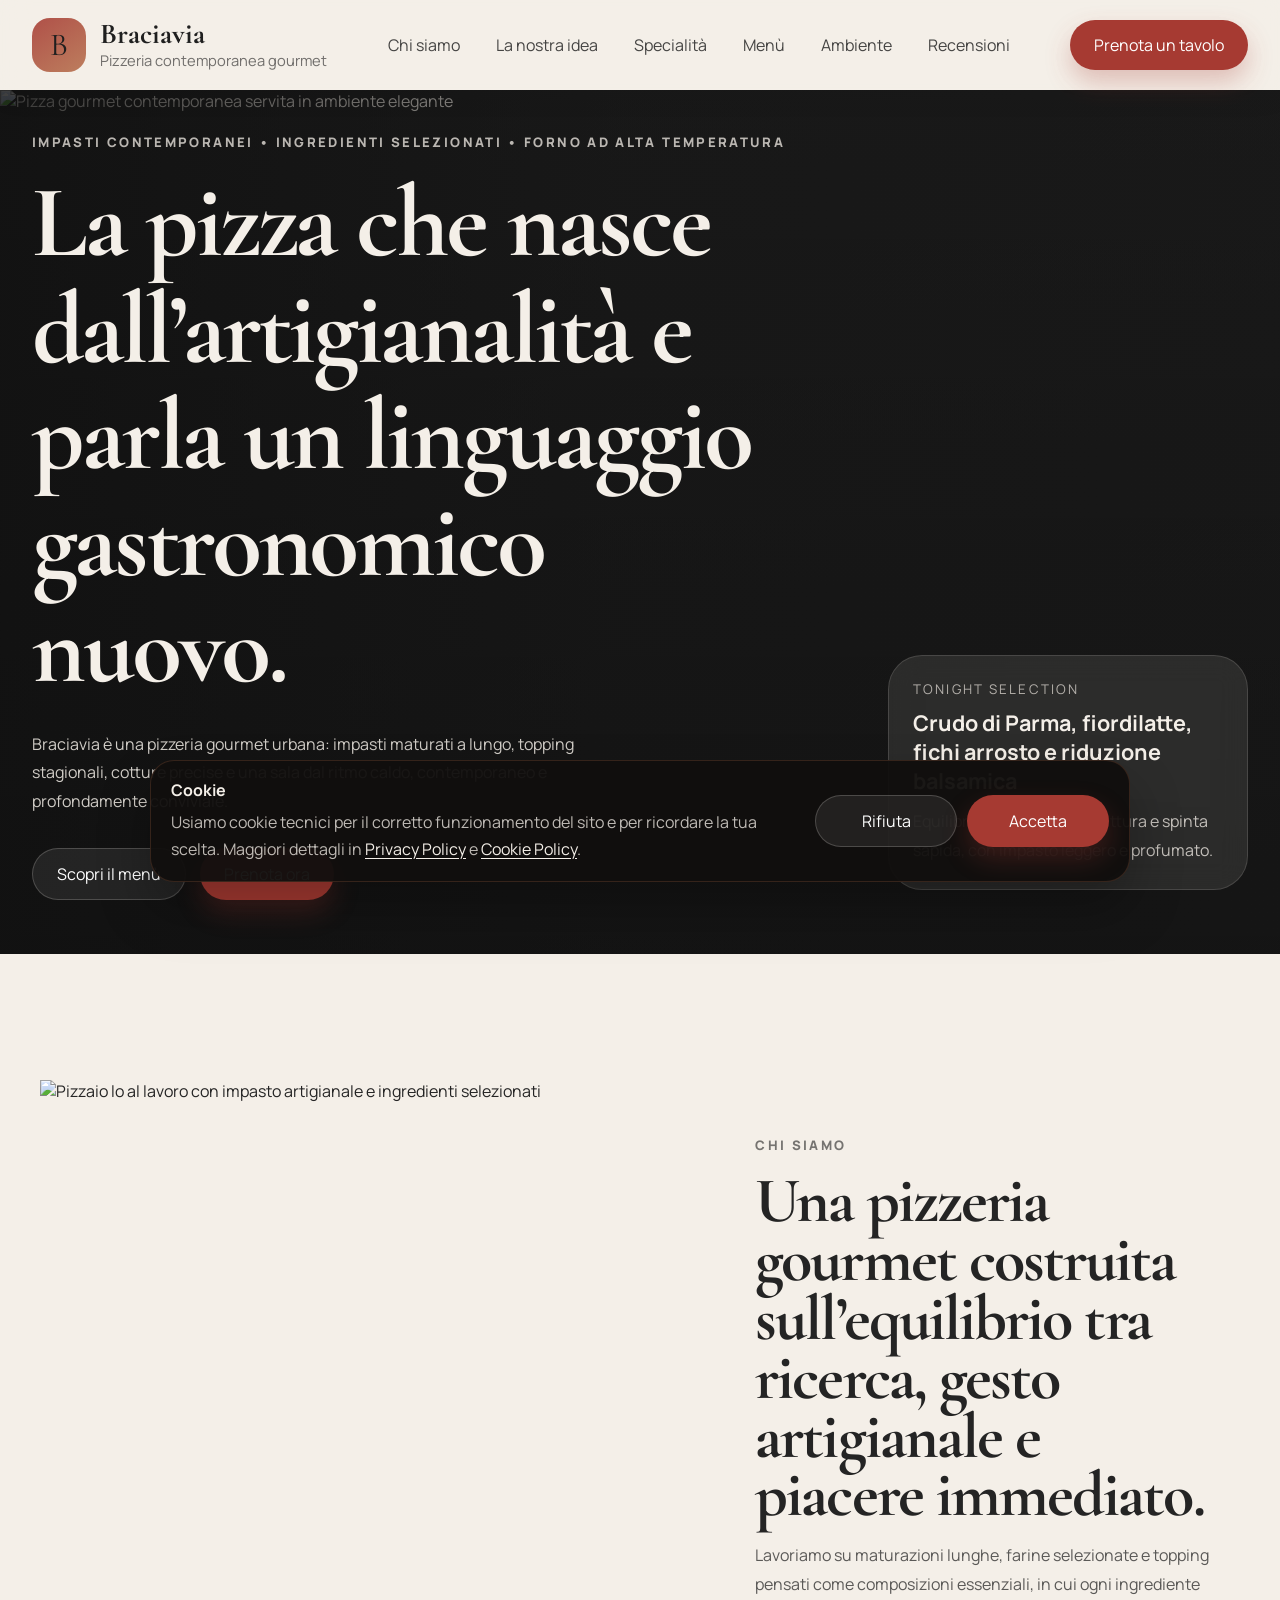
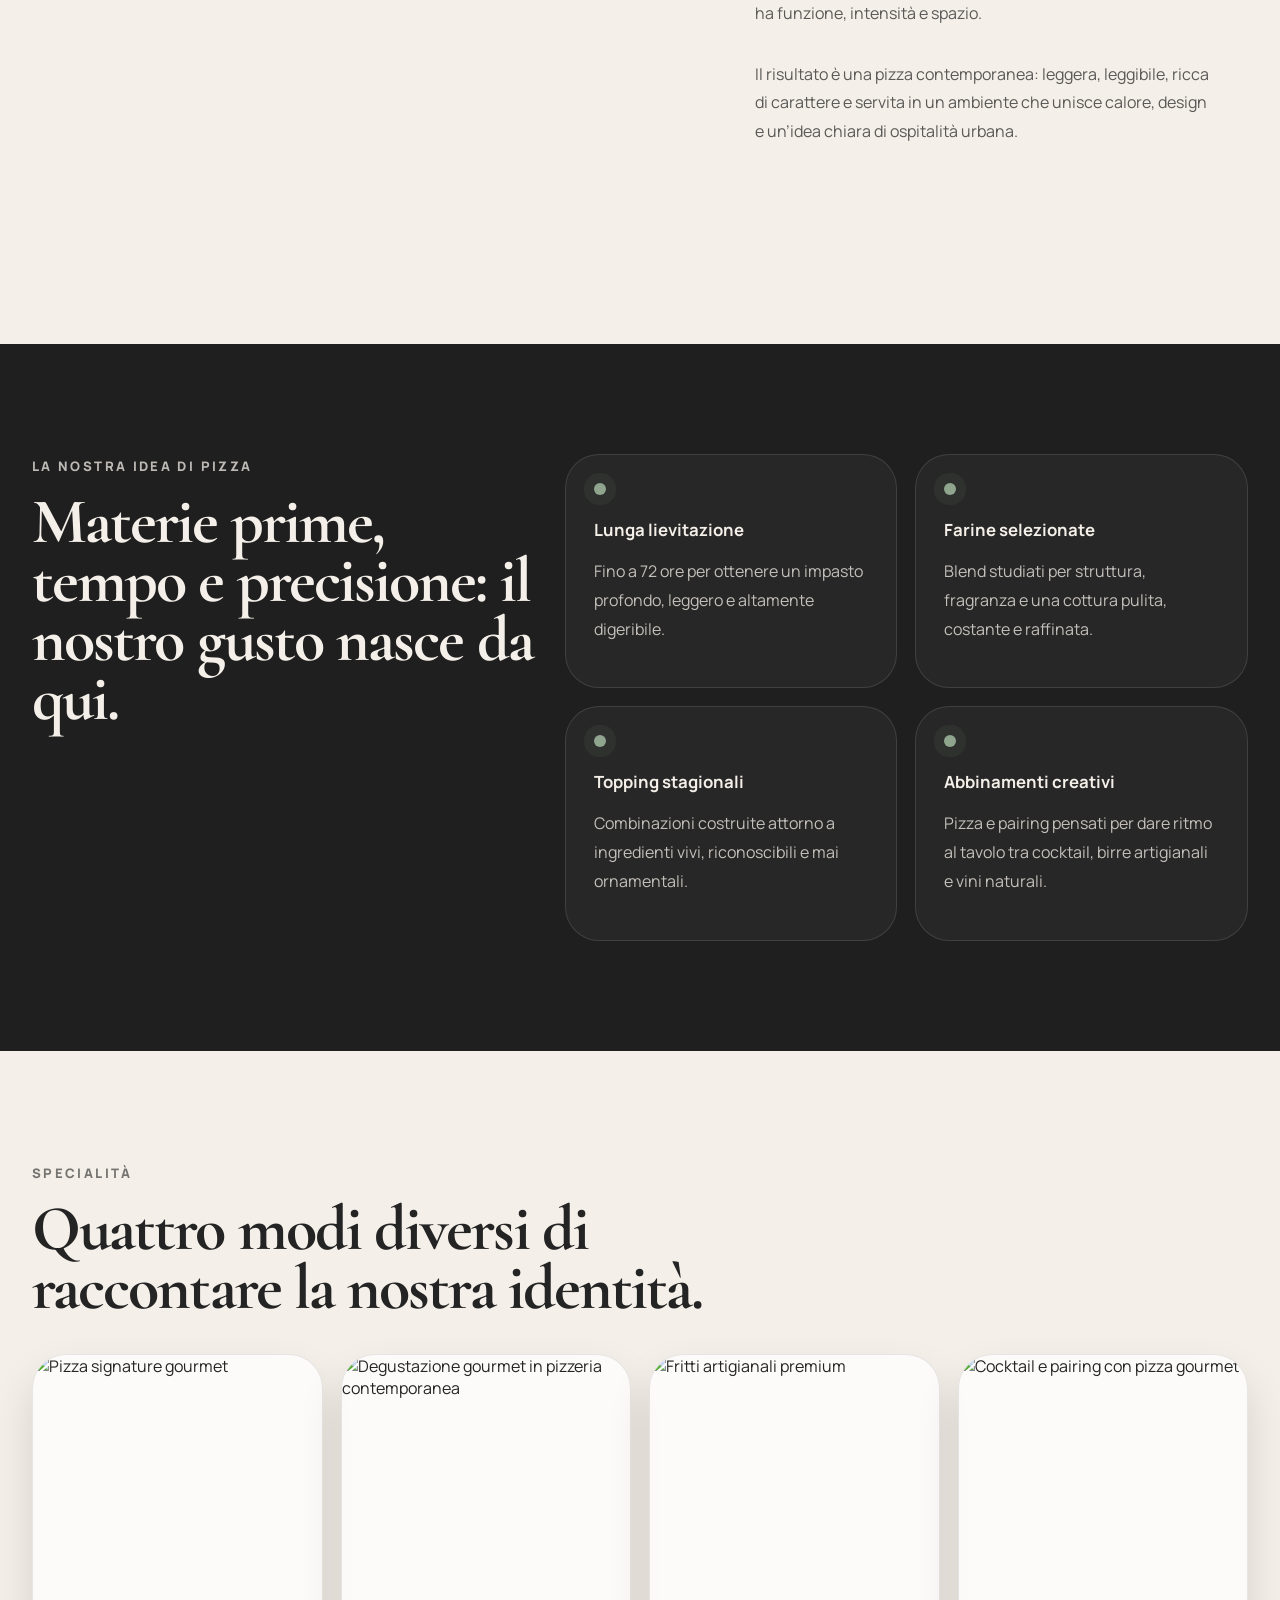
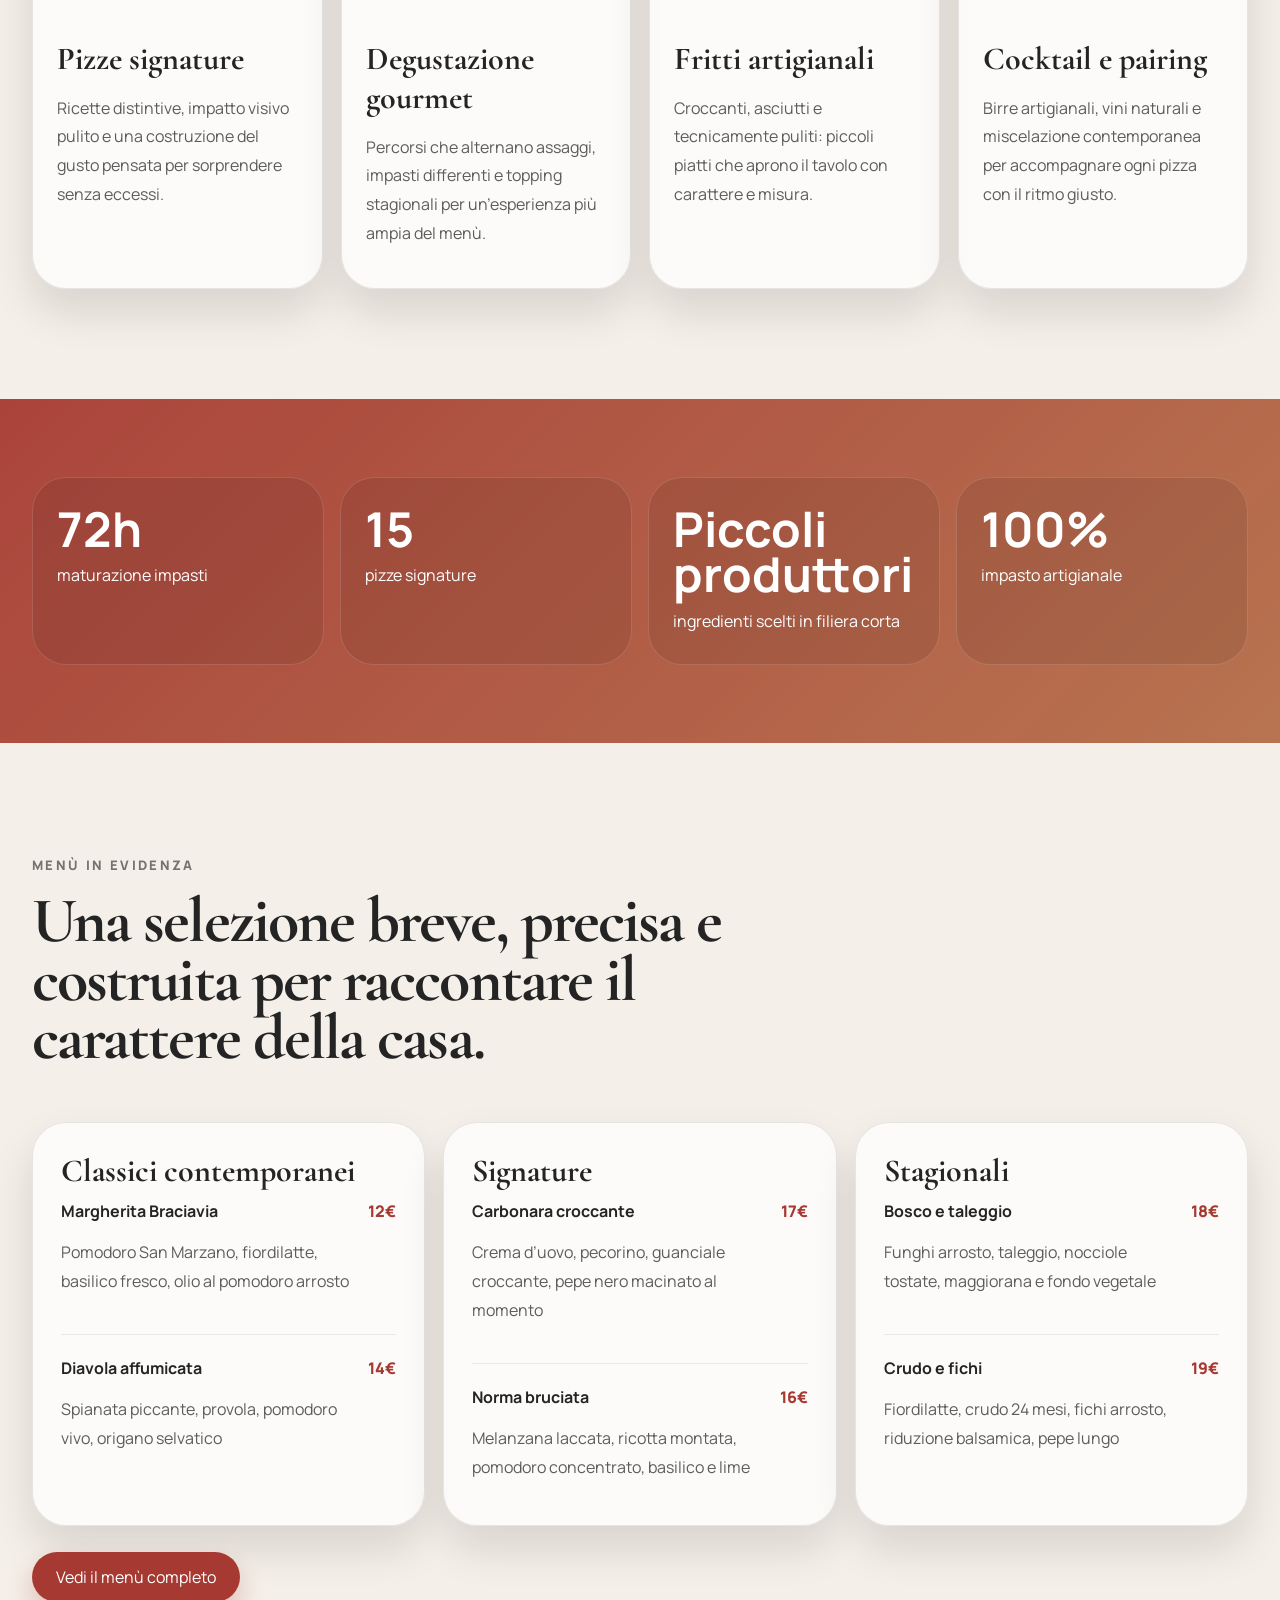
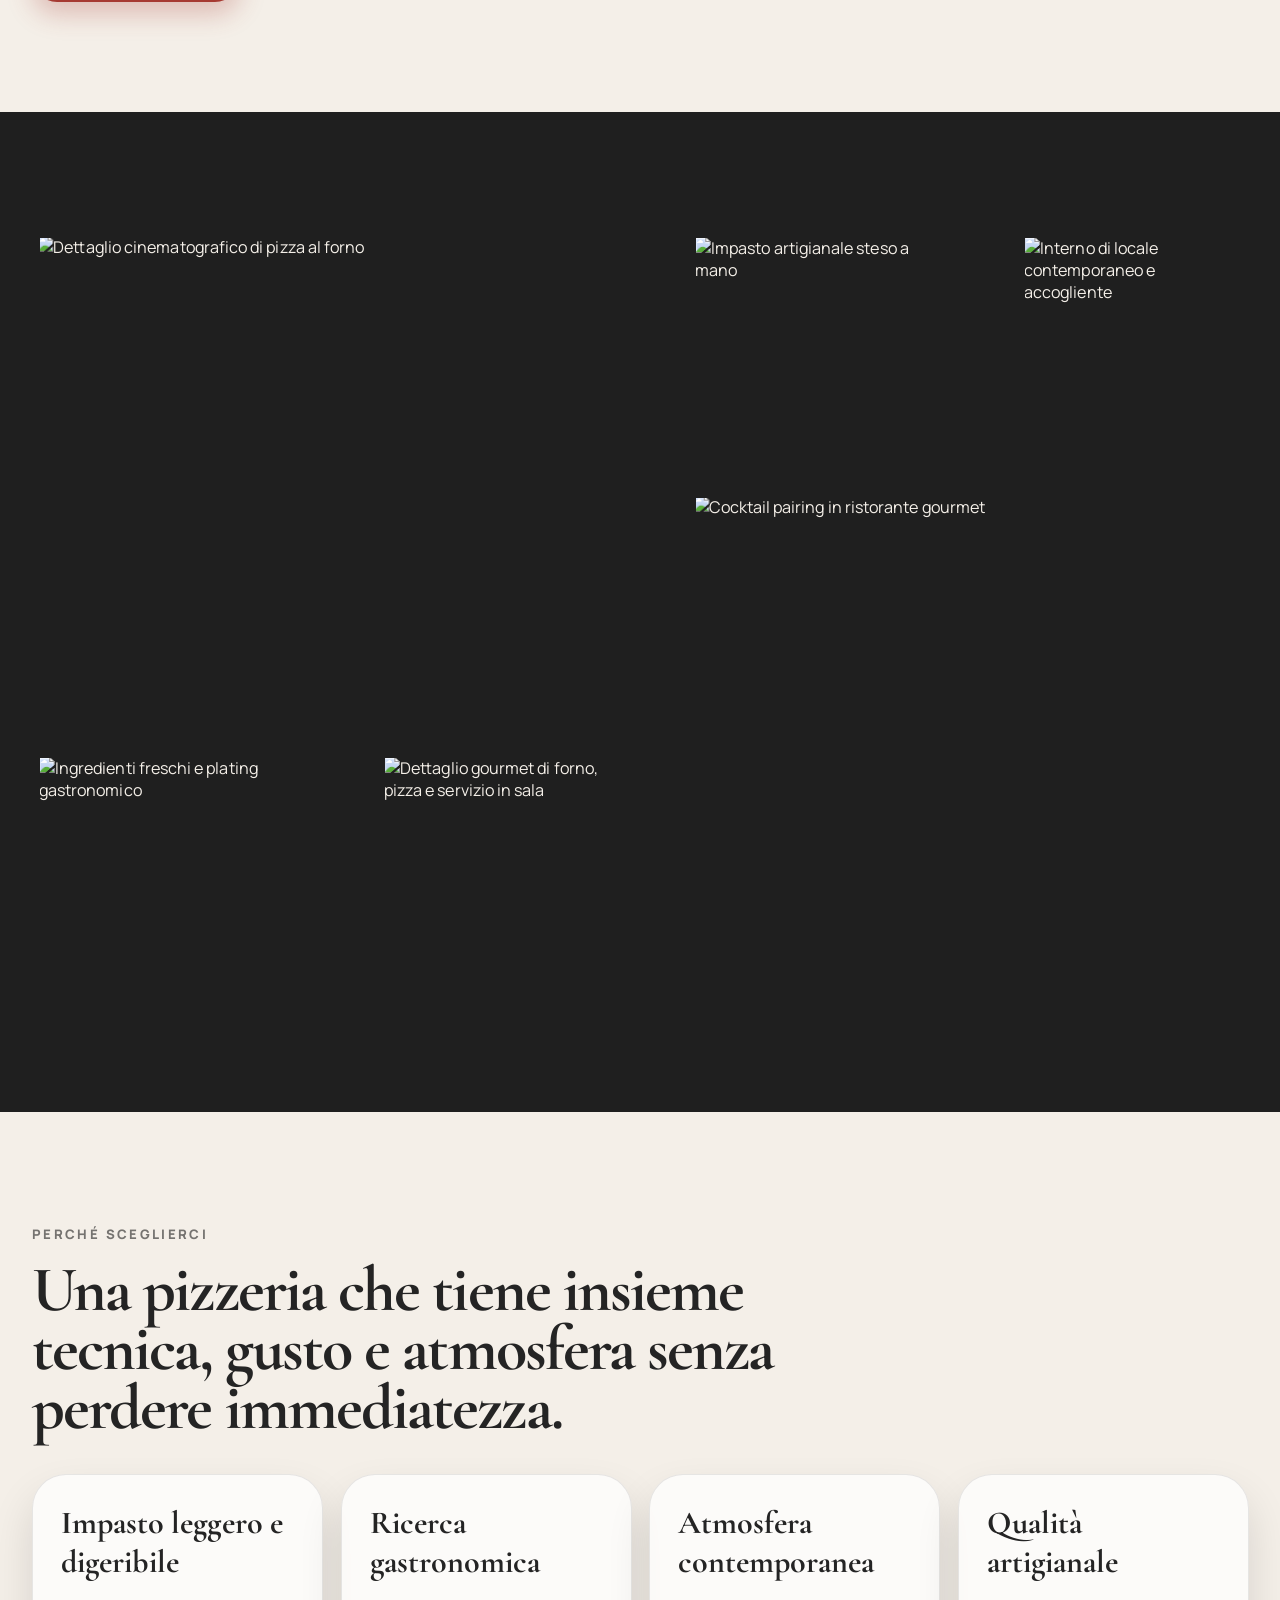
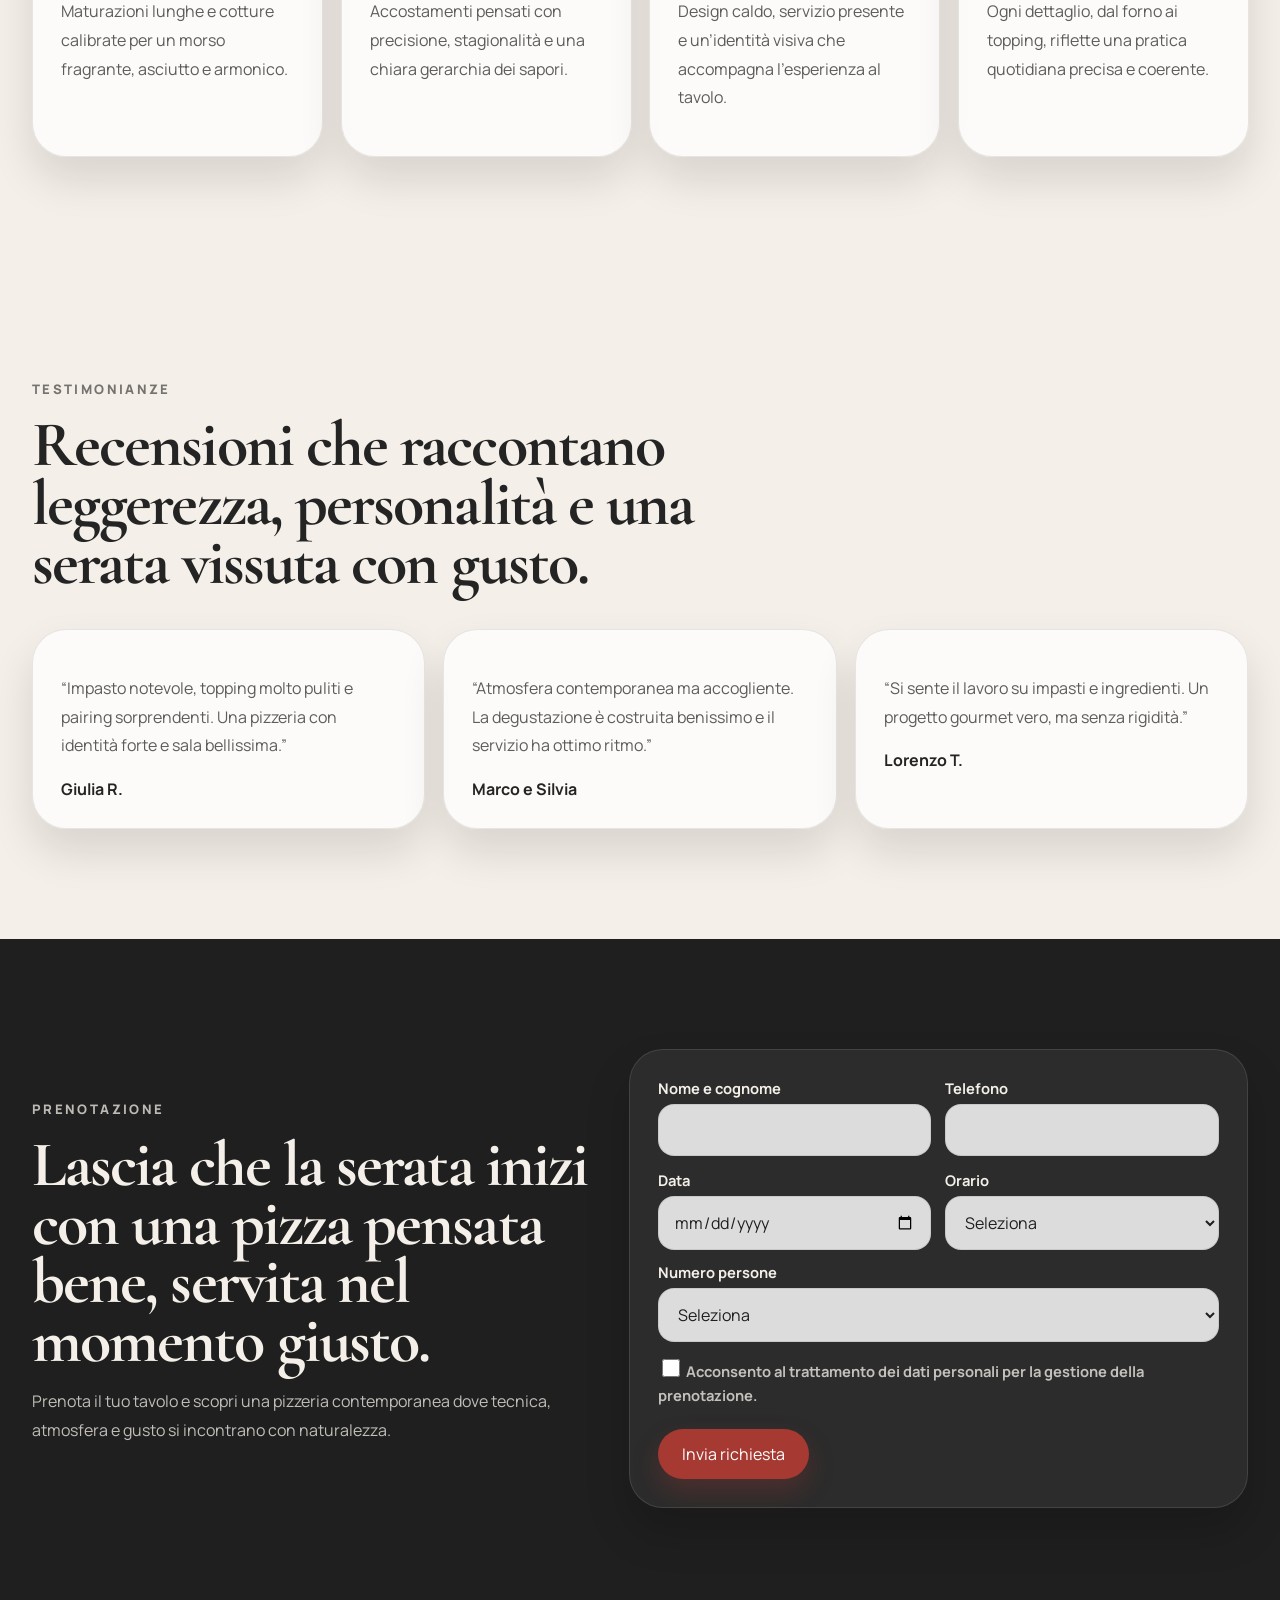
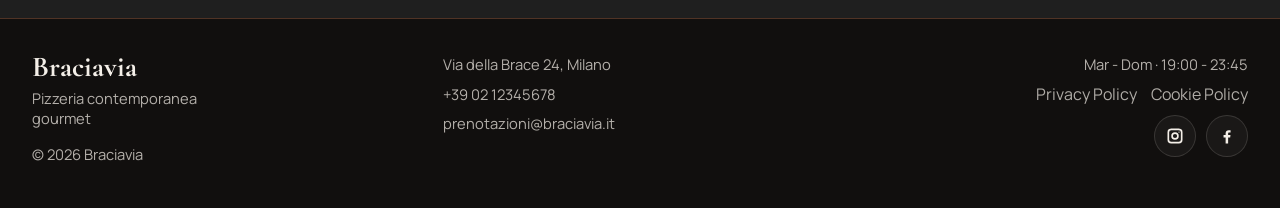
==== index.html @ 611bec99 "Initial publish: pizzeria-gourmet" ====
<!doctype html>
<html lang="it">
  <head>
    <meta charset="UTF-8" />
    <meta name="viewport" content="width=device-width, initial-scale=1.0" />
    <title>Braciavia | Pizzeria Contemporanea Gourmet</title>
    <meta
      name="description"
      content="Braciavia è una pizzeria contemporanea gourmet: impasti a lunga maturazione, ingredienti selezionati, pairing ricercati e un’atmosfera urbana premium."
    />
    <link rel="icon" href="data:image/svg+xml,%3Csvg xmlns='http://www.w3.org/2000/svg' viewBox='0 0 64 64'%3E%3Crect width='64' height='64' rx='18' fill='%231f1f1f'/%3E%3Cpath d='M18 20h28v4H18zm4 8h20c0 8-5.4 16-10 16S22 36 22 28Z' fill='%23f4efe8'/%3E%3C/svg%3E" />
    <link rel="preconnect" href="https://fonts.googleapis.com" />
    <link rel="preconnect" href="https://fonts.gstatic.com" crossorigin />
    <link
      href="https://fonts.googleapis.com/css2?family=Cormorant+Garamond:wght@500;600;700&family=Manrope:wght@400;500;600;700;800&display=swap"
      rel="stylesheet"
    />
    <link rel="stylesheet" href="styles.css" />
  </head>
  <body>
    <div class="page-accent accent-top"></div>
    <div class="page-accent accent-bottom"></div>

    <header class="site-header">
      <div class="header-inner">
        <a class="brand" href="#top" aria-label="Braciavia home">
          <span class="brand-mark">B</span>
          <span class="brand-copy">
            <strong>Braciavia</strong>
            <span>Pizzeria contemporanea gourmet</span>
          </span>
        </a>

        <nav class="desktop-nav" aria-label="Menu principale">
          <a href="#about">Chi siamo</a>
          <a href="#idea">La nostra idea</a>
          <a href="#specialita">Specialità</a>
          <a href="#menu">Menù</a>
          <a href="#gallery">Ambiente</a>
          <a href="#reviews">Recensioni</a>
        </nav>

        <div class="header-actions">
          <button class="btn btn-primary header-book" type="button" data-open-booking="true">Prenota un tavolo</button>
          <button class="menu-toggle" type="button" aria-expanded="false" aria-controls="mobileNav" aria-label="Apri menu">
            <span></span><span></span><span></span>
          </button>
        </div>
      </div>

      <nav class="mobile-nav" id="mobileNav" aria-label="Menu mobile">
        <a href="#about">Chi siamo</a>
        <a href="#idea">La nostra idea</a>
        <a href="#specialita">Specialità</a>
        <a href="#menu">Menù</a>
        <a href="#gallery">Ambiente</a>
        <a href="#reviews">Recensioni</a>
      </nav>
    </header>

    <main>
      <section class="hero section-dark" id="top">
        <div class="hero-media">
          <img
            src="https://images.unsplash.com/photo-1513104890138-7c749659a591?auto=format&fit=crop&w=1800&q=80"
            alt="Pizza gourmet contemporanea servita in ambiente elegante"
          />
          <div class="hero-overlay"></div>
        </div>

        <div class="section-inner hero-layout">
          <div class="hero-copy reveal">
            <span class="eyebrow">Impasti contemporanei • Ingredienti selezionati • Forno ad alta temperatura</span>
            <h1>La pizza che nasce dall’artigianalità e parla un linguaggio gastronomico nuovo.</h1>
            <p>
              Braciavia è una pizzeria gourmet urbana: impasti maturati a lungo, topping stagionali,
              cotture precise e una sala dal ritmo caldo, contemporaneo e profondamente conviviale.
            </p>
            <div class="hero-actions">
              <a class="btn btn-secondary" href="#menu">Scopri il menù</a>
              <button class="btn btn-primary" type="button" data-open-booking="true">Prenota ora</button>
            </div>
          </div>

          <aside class="hero-note reveal delay-1">
            <small>Tonight selection</small>
            <strong>Crudo di Parma, fiordilatte, fichi arrosto e riduzione balsamica</strong>
            <p>Equilibrio tra dolcezza, struttura e spinta sapida, con impasto leggero e profumato.</p>
          </aside>
        </div>
      </section>

      <section class="section section-light" id="about">
        <div class="about-grid">
          <figure class="about-media reveal">
            <img
              src="https://images.unsplash.com/photo-1514326640560-7d063ef2aed5?auto=format&fit=crop&w=1400&q=80"
              alt="Pizzaio lo al lavoro con impasto artigianale e ingredienti selezionati"
            />
          </figure>
          <div class="about-copy reveal delay-1">
            <span class="eyebrow accent">Chi siamo</span>
            <h2>Una pizzeria gourmet costruita sull’equilibrio tra ricerca, gesto artigianale e piacere immediato.</h2>
            <p>
              Lavoriamo su maturazioni lunghe, farine selezionate e topping pensati come composizioni essenziali,
              in cui ogni ingrediente ha funzione, intensità e spazio.
            </p>
            <p>
              Il risultato è una pizza contemporanea: leggera, leggibile, ricca di carattere e servita in un ambiente
              che unisce calore, design e un’idea chiara di ospitalità urbana.
            </p>
          </div>
        </div>
      </section>

      <section class="section section-dark idea-section" id="idea">
        <div class="section-inner idea-layout">
          <div class="section-heading reveal">
            <span class="eyebrow">La nostra idea di pizza</span>
            <h2>Materie prime, tempo e precisione: il nostro gusto nasce da qui.</h2>
          </div>

          <div class="idea-points">
            <article class="idea-card reveal">
              <span class="idea-dot"></span>
              <strong>Lunga lievitazione</strong>
              <p>Fino a 72 ore per ottenere un impasto profondo, leggero e altamente digeribile.</p>
            </article>
            <article class="idea-card reveal delay-1">
              <span class="idea-dot"></span>
              <strong>Farine selezionate</strong>
              <p>Blend studiati per struttura, fragranza e una cottura pulita, costante e raffinata.</p>
            </article>
            <article class="idea-card reveal delay-2">
              <span class="idea-dot"></span>
              <strong>Topping stagionali</strong>
              <p>Combinazioni costruite attorno a ingredienti vivi, riconoscibili e mai ornamentali.</p>
            </article>
            <article class="idea-card reveal delay-3">
              <span class="idea-dot"></span>
              <strong>Abbinamenti creativi</strong>
              <p>Pizza e pairing pensati per dare ritmo al tavolo tra cocktail, birre artigianali e vini naturali.</p>
            </article>
          </div>
        </div>
      </section>

      <section class="section section-light" id="specialita">
        <div class="section-inner">
          <div class="section-heading reveal">
            <span class="eyebrow accent">Specialità</span>
            <h2>Quattro modi diversi di raccontare la nostra identità.</h2>
          </div>

          <div class="special-grid">
            <article class="special-card reveal">
              <div class="special-media">
                <img
                  src="https://images.unsplash.com/photo-1541745537411-b8046dc6d66c?auto=format&fit=crop&w=1200&q=80"
                  alt="Pizza signature gourmet"
                />
              </div>
              <div class="special-copy">
                <h3>Pizze signature</h3>
                <p>Ricette distintive, impatto visivo pulito e una costruzione del gusto pensata per sorprendere senza eccessi.</p>
              </div>
            </article>

            <article class="special-card reveal delay-1">
              <div class="special-media">
                <img
                  src="https://images.unsplash.com/photo-1515003197210-e0cd71810b5f?auto=format&fit=crop&w=1200&q=80"
                  alt="Degustazione gourmet in pizzeria contemporanea"
                />
              </div>
              <div class="special-copy">
                <h3>Degustazione gourmet</h3>
                <p>Percorsi che alternano assaggi, impasti differenti e topping stagionali per un’esperienza più ampia del menù.</p>
              </div>
            </article>

            <article class="special-card reveal delay-2">
              <div class="special-media">
                <img
                  src="https://images.unsplash.com/photo-1626082927389-6cd097cdc6ec?auto=format&fit=crop&w=1200&q=80"
                  alt="Fritti artigianali premium"
                />
              </div>
              <div class="special-copy">
                <h3>Fritti artigianali</h3>
                <p>Croccanti, asciutti e tecnicamente puliti: piccoli piatti che aprono il tavolo con carattere e misura.</p>
              </div>
            </article>

            <article class="special-card reveal delay-3">
              <div class="special-media">
                <img
                  src="https://images.unsplash.com/photo-1514362545857-3bc16c4c7d1b?auto=format&fit=crop&w=1200&q=80"
                  alt="Cocktail e pairing con pizza gourmet"
                />
              </div>
              <div class="special-copy">
                <h3>Cocktail e pairing</h3>
                <p>Birre artigianali, vini naturali e miscelazione contemporanea per accompagnare ogni pizza con il ritmo giusto.</p>
              </div>
            </article>
          </div>
        </div>
      </section>

      <section class="section section-accent stats-section">
        <div class="stats-grid">
          <article class="stat-card reveal">
            <strong>72h</strong>
            <span>maturazione impasti</span>
          </article>
          <article class="stat-card reveal delay-1">
            <strong>15</strong>
            <span>pizze signature</span>
          </article>
          <article class="stat-card reveal delay-2">
            <strong>Piccoli produttori</strong>
            <span>ingredienti scelti in filiera corta</span>
          </article>
          <article class="stat-card reveal delay-3">
            <strong>100%</strong>
            <span>impasto artigianale</span>
          </article>
        </div>
      </section>

      <section class="section section-light menu-section" id="menu">
        <div class="section-inner menu-layout">
          <div class="section-heading reveal">
            <span class="eyebrow accent">Menù in evidenza</span>
            <h2>Una selezione breve, precisa e costruita per raccontare il carattere della casa.</h2>
          </div>

          <div class="menu-columns">
            <article class="menu-panel reveal">
              <h3>Classici contemporanei</h3>
              <div class="menu-item">
                <div>
                  <strong>Margherita Braciavia</strong>
                  <p>Pomodoro San Marzano, fiordilatte, basilico fresco, olio al pomodoro arrosto</p>
                </div>
                <span>12€</span>
              </div>
              <div class="menu-item">
                <div>
                  <strong>Diavola affumicata</strong>
                  <p>Spianata piccante, provola, pomodoro vivo, origano selvatico</p>
                </div>
                <span>14€</span>
              </div>
            </article>

            <article class="menu-panel reveal delay-1">
              <h3>Signature</h3>
              <div class="menu-item">
                <div>
                  <strong>Carbonara croccante</strong>
                  <p>Crema d’uovo, pecorino, guanciale croccante, pepe nero macinato al momento</p>
                </div>
                <span>17€</span>
              </div>
              <div class="menu-item">
                <div>
                  <strong>Norma bruciata</strong>
                  <p>Melanzana laccata, ricotta montata, pomodoro concentrato, basilico e lime</p>
                </div>
                <span>16€</span>
              </div>
            </article>

            <article class="menu-panel reveal delay-2">
              <h3>Stagionali</h3>
              <div class="menu-item">
                <div>
                  <strong>Bosco e taleggio</strong>
                  <p>Funghi arrosto, taleggio, nocciole tostate, maggiorana e fondo vegetale</p>
                </div>
                <span>18€</span>
              </div>
              <div class="menu-item">
                <div>
                  <strong>Crudo e fichi</strong>
                  <p>Fiordilatte, crudo 24 mesi, fichi arrosto, riduzione balsamica, pepe lungo</p>
                </div>
                <span>19€</span>
              </div>
            </article>
          </div>

          <div class="menu-cta reveal delay-1">
            <button class="btn btn-primary" type="button" data-open-menu="true">Vedi il menù completo</button>
          </div>
        </div>
      </section>

      <section class="section section-dark gallery-section" id="gallery">
        <div class="gallery-editorial">
          <figure class="gallery-shot gallery-a reveal">
            <img
              src="https://images.unsplash.com/photo-1513104890138-7c749659a591?auto=format&fit=crop&w=1600&q=80"
              alt="Dettaglio cinematografico di pizza al forno"
            />
          </figure>
          <figure class="gallery-shot gallery-b reveal delay-1">
            <img
              src="https://images.unsplash.com/photo-1514326640560-7d063ef2aed5?auto=format&fit=crop&w=1400&q=80"
              alt="Impasto artigianale steso a mano"
            />
          </figure>
          <figure class="gallery-shot gallery-c reveal delay-2">
            <img
              src="https://images.unsplash.com/photo-1552566626-52f8b828add9?auto=format&fit=crop&w=1800&q=80"
              alt="Interno di locale contemporaneo e accogliente"
            />
          </figure>
          <figure class="gallery-shot gallery-d reveal delay-1">
            <img
              src="https://images.unsplash.com/photo-1514933651103-005eec06c04b?auto=format&fit=crop&w=1400&q=80"
              alt="Cocktail pairing in ristorante gourmet"
            />
          </figure>
          <figure class="gallery-shot gallery-e reveal delay-3">
            <img
              src="https://images.unsplash.com/photo-1504674900247-0877df9cc836?auto=format&fit=crop&w=1400&q=80"
              alt="Ingredienti freschi e plating gastronomico"
            />
          </figure>
          <figure class="gallery-shot gallery-f reveal delay-2">
            <img
              src="https://images.unsplash.com/photo-1544025162-d76694265947?auto=format&fit=crop&w=1400&q=80"
              alt="Dettaglio gourmet di forno, pizza e servizio in sala"
            />
          </figure>
        </div>
      </section>

      <section class="section section-light reasons-section">
        <div class="section-inner">
          <div class="section-heading reveal">
            <span class="eyebrow accent">Perché sceglierci</span>
            <h2>Una pizzeria che tiene insieme tecnica, gusto e atmosfera senza perdere immediatezza.</h2>
          </div>

          <div class="reasons-grid">
            <article class="reason-card reveal">
              <h3>Impasto leggero e digeribile</h3>
              <p>Maturazioni lunghe e cotture calibrate per un morso fragrante, asciutto e armonico.</p>
            </article>
            <article class="reason-card reveal delay-1">
              <h3>Ricerca gastronomica</h3>
              <p>Accostamenti pensati con precisione, stagionalità e una chiara gerarchia dei sapori.</p>
            </article>
            <article class="reason-card reveal delay-2">
              <h3>Atmosfera contemporanea</h3>
              <p>Design caldo, servizio presente e un’identità visiva che accompagna l’esperienza al tavolo.</p>
            </article>
            <article class="reason-card reveal delay-3">
              <h3>Qualità artigianale</h3>
              <p>Ogni dettaglio, dal forno ai topping, riflette una pratica quotidiana precisa e coerente.</p>
            </article>
          </div>
        </div>
      </section>

      <section class="section section-light reviews-section" id="reviews">
        <div class="section-inner">
          <div class="section-heading reveal">
            <span class="eyebrow accent">Testimonianze</span>
            <h2>Recensioni che raccontano leggerezza, personalità e una serata vissuta con gusto.</h2>
          </div>

          <div class="reviews-track">
            <article class="review-card reveal">
              <p>“Impasto notevole, topping molto puliti e pairing sorprendenti. Una pizzeria con identità forte e sala bellissima.”</p>
              <strong>Giulia R.</strong>
            </article>
            <article class="review-card reveal delay-1">
              <p>“Atmosfera contemporanea ma accogliente. La degustazione è costruita benissimo e il servizio ha ottimo ritmo.”</p>
              <strong>Marco e Silvia</strong>
            </article>
            <article class="review-card reveal delay-2">
              <p>“Si sente il lavoro su impasti e ingredienti. Un progetto gourmet vero, ma senza rigidità.”</p>
              <strong>Lorenzo T.</strong>
            </article>
          </div>
        </div>
      </section>

      <section class="section section-dark booking-section" id="booking">
        <div class="section-inner booking-layout reveal">
          <div class="booking-copy">
            <span class="eyebrow">Prenotazione</span>
            <h2>Lascia che la serata inizi con una pizza pensata bene, servita nel momento giusto.</h2>
            <p>
              Prenota il tuo tavolo e scopri una pizzeria contemporanea dove tecnica, atmosfera e gusto si incontrano con naturalezza.
            </p>
          </div>
          <form class="booking-form booking-inline-form" novalidate>
            <div class="form-grid">
              <div>
                <label for="inlineBookingName">Nome e cognome</label>
                <input id="inlineBookingName" name="name" type="text" required />
              </div>
              <div>
                <label for="inlineBookingPhone">Telefono</label>
                <input id="inlineBookingPhone" name="phone" type="tel" required />
              </div>
              <div>
                <label for="inlineBookingDate">Data</label>
                <input id="inlineBookingDate" name="date" type="date" required />
              </div>
              <div>
                <label for="inlineBookingTime">Orario</label>
                <select id="inlineBookingTime" name="time" required>
                  <option value="">Seleziona</option>
                  <option>19:00</option>
                  <option>19:30</option>
                  <option>20:00</option>
                  <option>20:30</option>
                  <option>21:00</option>
                  <option>21:30</option>
                  <option>22:00</option>
                </select>
              </div>
            </div>
            <div>
              <label for="inlineBookingGuests">Numero persone</label>
              <select id="inlineBookingGuests" name="guests" required>
                <option value="">Seleziona</option>
                <option>2 persone</option>
                <option>3 persone</option>
                <option>4 persone</option>
                <option>5 persone</option>
                <option>6+ persone</option>
              </select>
            </div>
            <label class="consent-check">
              <input name="privacy-inline" type="checkbox" required />
              <span>Acconsento al trattamento dei dati personali per la gestione della prenotazione.</span>
            </label>
            <button class="btn btn-primary" type="submit">Invia richiesta</button>
          </form>
        </div>
      </section>
    </main>

    <footer class="site-footer">
      <div class="section-inner footer-grid">
        <div class="footer-brand">
          <strong>Braciavia</strong>
          <span>Pizzeria contemporanea gourmet</span>
          <span class="footer-copy">© 2026 Braciavia</span>
        </div>
        <div class="footer-contact">
          <span>Via della Brace 24, Milano</span>
          <span>+39 02 12345678</span>
          <span>prenotazioni@braciavia.it</span>
        </div>
        <div class="footer-meta">
          <span>Mar - Dom · 19:00 - 23:45</span>
          <div class="footer-links">
            <a href="privacy.html">Privacy Policy</a>
            <a href="cookie.html">Cookie Policy</a>
          </div>
          <div class="footer-socials" aria-label="Social">
            <a href="https://instagram.com/braciavia" target="_blank" rel="noreferrer" aria-label="Instagram">
              <svg viewBox="0 0 24 24" aria-hidden="true">
                <path d="M7 2h10a5 5 0 0 1 5 5v10a5 5 0 0 1-5 5H7a5 5 0 0 1-5-5V7a5 5 0 0 1 5-5Zm0 2.2A2.8 2.8 0 0 0 4.2 7v10A2.8 2.8 0 0 0 7 19.8h10a2.8 2.8 0 0 0 2.8-2.8V7A2.8 2.8 0 0 0 17 4.2H7Zm10.35 1.65a.9.9 0 1 1 0 1.8.9.9 0 0 1 0-1.8ZM12 7a5 5 0 1 1 0 10 5 5 0 0 1 0-10Zm0 2.2A2.8 2.8 0 1 0 12 14.8 2.8 2.8 0 0 0 12 9.2Z"/>
              </svg>
            </a>
            <a href="https://facebook.com/braciavia" target="_blank" rel="noreferrer" aria-label="Facebook">
              <svg viewBox="0 0 24 24" aria-hidden="true">
                <path d="M13.5 22v-8.1h2.73l.41-3.16H13.5V8.71c0-.92.26-1.54 1.58-1.54h1.69V4.34a22.2 22.2 0 0 0-2.47-.13c-2.45 0-4.13 1.49-4.13 4.24v2.28H7.4v3.16h2.77V22h3.33Z"/>
              </svg>
            </a>
          </div>
        </div>
      </div>
    </footer>

    <div class="modal" id="menuModal" aria-hidden="true">
      <div class="modal-backdrop" data-close-menu="true"></div>
      <div class="modal-dialog modal-dialog-wide" role="dialog" aria-modal="true" aria-labelledby="menuModalTitle">
        <button class="modal-close" type="button" aria-label="Chiudi" data-close-menu="true">×</button>
        <span class="eyebrow accent">Menù completo</span>
        <h2 id="menuModalTitle">Una selezione Braciavia tra classici contemporanei, signature e proposte stagionali.</h2>
        <p class="modal-copy">
          Un menù demo pensato per raccontare il carattere della pizzeria: impasti leggeri, ingredienti selezionati,
          topping essenziali e pairing costruiti con equilibrio.
        </p>

        <div class="modal-menu-grid">
          <article class="modal-menu-panel">
            <h3>Classici contemporanei</h3>
            <div class="menu-item">
              <div>
                <strong>Margherita al pomodoro arrosto</strong>
                <p>San Marzano, fiordilatte, basilico fresco, olio al pomodoro arrostito</p>
              </div>
              <span>12€</span>
            </div>
            <div class="menu-item">
              <div>
                <strong>Diavola affumicata</strong>
                <p>Spianata piccante, provola, origano selvatico, pomodoro vivo</p>
              </div>
              <span>14€</span>
            </div>
            <div class="menu-item">
              <div>
                <strong>Bufala e alici del Cantabrico</strong>
                <p>Pomodoro giallo, bufala, alici, zest di limone, basilico</p>
              </div>
              <span>16€</span>
            </div>
          </article>

          <article class="modal-menu-panel">
            <h3>Signature</h3>
            <div class="menu-item">
              <div>
                <strong>Carbonara croccante</strong>
                <p>Crema d’uovo, pecorino, guanciale croccante, pepe nero</p>
              </div>
              <span>17€</span>
            </div>
            <div class="menu-item">
              <div>
                <strong>Crudo e fichi</strong>
                <p>Fiordilatte, crudo 24 mesi, fichi arrosto, riduzione balsamica</p>
              </div>
              <span>19€</span>
            </div>
            <div class="menu-item">
              <div>
                <strong>Norma bruciata</strong>
                <p>Melanzana laccata, ricotta montata, pomodoro concentrato, basilico e lime</p>
              </div>
              <span>16€</span>
            </div>
          </article>

          <article class="modal-menu-panel">
            <h3>Stagionali e pairing</h3>
            <div class="menu-item">
              <div>
                <strong>Bosco e taleggio</strong>
                <p>Funghi arrosto, taleggio, nocciole tostate, maggiorana</p>
              </div>
              <span>18€</span>
            </div>
            <div class="menu-item">
              <div>
                <strong>Fritto leggero di apertura</strong>
                <p>Crocchetta di patate affumicate, mayo alle erbe, limone</p>
              </div>
              <span>8€</span>
            </div>
            <div class="menu-item">
              <div>
                <strong>Pairing serale</strong>
                <p>Calice naturale, birra artigianale o cocktail dedicato</p>
              </div>
              <span>da 7€</span>
            </div>
          </article>
        </div>

        <div class="menu-modal-actions">
          <button class="btn btn-primary" type="button" data-open-booking="true">Prenota un tavolo</button>
          <button class="btn btn-secondary btn-secondary-dark" type="button" data-close-menu="true">Chiudi</button>
        </div>
      </div>
    </div>

    <div class="modal" id="bookingModal" aria-hidden="true">
      <div class="modal-backdrop" data-close-booking="true"></div>
      <div class="modal-dialog" role="dialog" aria-modal="true" aria-labelledby="bookingModalTitle">
        <button class="modal-close" type="button" aria-label="Chiudi" data-close-booking="true">×</button>
        <span class="eyebrow">Prenotazione</span>
        <h2 id="bookingModalTitle">Prenota il tuo tavolo da Braciavia</h2>
        <p class="modal-copy">
          Lascia i tuoi dati e seleziona giorno e orario preferiti. Ti ricontatteremo per confermare la disponibilità.
        </p>

        <form class="booking-form" id="bookingForm" novalidate>
          <div class="form-grid">
            <div>
              <label for="bookingName">Nome e cognome</label>
              <input id="bookingName" name="name" type="text" required />
            </div>
            <div>
              <label for="bookingEmail">Email</label>
              <input id="bookingEmail" name="email" type="email" required />
            </div>
            <div>
              <label for="bookingDate">Data</label>
              <input id="bookingDate" name="date" type="date" required />
            </div>
            <div>
              <label for="bookingTime">Orario</label>
              <select id="bookingTime" name="time" required>
                <option value="">Seleziona</option>
                <option>19:00</option>
                <option>19:30</option>
                <option>20:00</option>
                <option>20:30</option>
                <option>21:00</option>
                <option>21:30</option>
                <option>22:00</option>
              </select>
            </div>
            <div>
              <label for="bookingGuests">Numero persone</label>
              <select id="bookingGuests" name="guests" required>
                <option value="">Seleziona</option>
                <option>2 persone</option>
                <option>3 persone</option>
                <option>4 persone</option>
                <option>5 persone</option>
                <option>6+ persone</option>
              </select>
            </div>
            <div>
              <label for="bookingPhone">Telefono</label>
              <input id="bookingPhone" name="phone" type="tel" required />
            </div>
          </div>

          <div>
            <label for="bookingMessage">Note</label>
            <textarea id="bookingMessage" name="message" placeholder="Allergie, esigenze particolari, preferenze tavolo"></textarea>
          </div>

          <label class="consent-check">
            <input id="bookingPrivacy" name="privacy" type="checkbox" required />
            <span>Acconsento al trattamento dei dati personali per la gestione della prenotazione.</span>
          </label>

          <button class="btn btn-primary" type="submit">Invia richiesta</button>
          <p class="form-status" id="bookingStatus" aria-live="polite"></p>
        </form>
      </div>
    </div>

    <script src="script.js"></script>
  </body>
</html>
---- styles.css ----
:root {
  --anthracite: #1f1f1f;
  --cream: #f4efe8;
  --tomato: #a63a32;
  --sage: #8fa58e;
  --copper: #b56e4a;
  --text-dark: #242424;
  --muted-dark: rgba(31, 31, 31, 0.72);
  --muted-light: rgba(244, 239, 232, 0.74);
  --line-light: rgba(244, 239, 232, 0.12);
  --line-dark: rgba(31, 31, 31, 0.1);
  --shadow: 0 22px 44px rgba(18, 18, 18, 0.12);
  --radius-xl: 34px;
  --radius-lg: 24px;
  --radius-md: 18px;
}

* {
  box-sizing: border-box;
}

html {
  scroll-behavior: smooth;
}

body {
  margin: 0;
  font-family: "Manrope", sans-serif;
  background: var(--cream);
  color: var(--text-dark);
}

img {
  display: block;
  width: 100%;
}

a {
  color: inherit;
  text-decoration: none;
}

button,
a,
input,
textarea,
select {
  font: inherit;
}

.page-accent {
  position: fixed;
  z-index: 0;
  pointer-events: none;
  filter: blur(18px);
  opacity: 0.55;
}

.accent-top {
  top: 140px;
  right: -80px;
  width: 260px;
  height: 260px;
  border-radius: 42% 58% 61% 39%;
  background: rgba(181, 110, 74, 0.22);
}

.accent-bottom {
  bottom: 140px;
  left: -60px;
  width: 240px;
  height: 240px;
  border-radius: 50%;
  background: rgba(143, 165, 142, 0.22);
}

.site-header {
  position: sticky;
  top: 0;
  z-index: 40;
  background: rgba(244, 239, 232, 0.84);
  backdrop-filter: blur(14px);
  box-shadow: 0 8px 24px rgba(0, 0, 0, 0.06);
  transition: background 0.3s ease, box-shadow 0.3s ease;
}

.site-header.is-solid {
  background: rgba(24, 24, 24, 0.88);
  backdrop-filter: blur(14px);
  box-shadow: 0 8px 24px rgba(0, 0, 0, 0.18);
}

.header-inner,
.section-inner {
  width: min(100%, calc(100% - 64px));
  max-width: 1320px;
  margin: 0 auto;
}

.header-inner {
  display: flex;
  align-items: center;
  justify-content: space-between;
  gap: 24px;
  padding: 18px 0;
}

.brand {
  display: flex;
  align-items: center;
  gap: 14px;
  color: var(--anthracite);
}

.brand-mark {
  width: 54px;
  height: 54px;
  border-radius: 18px;
  display: grid;
  place-items: center;
  background: linear-gradient(145deg, rgba(166, 58, 50, 0.88), rgba(181, 110, 74, 0.88));
  font-family: "Cormorant Garamond", serif;
  font-size: 2rem;
  line-height: 1;
}

.brand-copy {
  display: grid;
  gap: 2px;
}

.brand-copy strong,
.section h2,
.hero h1,
.special-copy h3,
.menu-panel h3,
.reason-card h3,
.booking-layout h2,
.site-footer strong {
  font-family: "Cormorant Garamond", serif;
}

.brand-copy strong,
.site-footer strong {
  font-size: 1.8rem;
  line-height: 1;
}

.brand-copy span,
.site-footer span {
  color: rgba(244, 239, 232, 0.72);
  font-size: 0.92rem;
}

.site-header .brand-copy span {
  color: rgba(31, 31, 31, 0.62);
}

.desktop-nav {
  display: flex;
  align-items: center;
  gap: 8px;
}

.desktop-nav a {
  padding: 10px 14px;
  border-radius: 999px;
  color: rgba(31, 31, 31, 0.82);
  transition: background 0.25s ease, color 0.25s ease;
}

.desktop-nav a:hover {
  background: rgba(31, 31, 31, 0.06);
}

.header-actions {
  display: flex;
  align-items: center;
  gap: 12px;
}

.menu-toggle {
  display: none;
  width: 48px;
  height: 48px;
  border-radius: 16px;
  border: 1px solid rgba(31, 31, 31, 0.12);
  background: rgba(255, 255, 255, 0.5);
  cursor: pointer;
  flex-direction: column;
  justify-content: center;
  align-items: center;
  gap: 4px;
}

.menu-toggle span {
  width: 20px;
  height: 2px;
  border-radius: 999px;
  background: var(--anthracite);
}

.mobile-nav {
  display: none;
  width: min(100%, calc(100% - 64px));
  max-width: 1320px;
  margin: 0 auto;
  padding-bottom: 18px;
}

.mobile-nav a {
  display: block;
  margin-top: 10px;
  padding: 14px 16px;
  border-radius: 18px;
  border: 1px solid rgba(31, 31, 31, 0.08);
  background: rgba(255, 255, 255, 0.72);
  color: rgba(31, 31, 31, 0.84);
}

.mobile-book {
  margin-top: 10px;
}

.site-header.is-solid .mobile-nav a {
  border-color: rgba(244, 239, 232, 0.12);
  background: rgba(255, 255, 255, 0.06);
  color: #f4efe8;
}

.site-header.is-solid .brand {
  color: #fff;
}

.site-header.is-solid .brand-copy span {
  color: rgba(244, 239, 232, 0.72);
}

.site-header.is-solid .desktop-nav a {
  color: rgba(244, 239, 232, 0.82);
}

.site-header.is-solid .desktop-nav a:hover {
  background: rgba(244, 239, 232, 0.12);
}

.site-header.is-solid .menu-toggle {
  border-color: rgba(244, 239, 232, 0.18);
  background: rgba(255, 255, 255, 0.06);
}

.site-header.is-solid .menu-toggle span {
  background: #f4efe8;
}

.section {
  position: relative;
  z-index: 1;
  width: 100%;
  padding: 110px 0;
}

.section-dark {
  background: var(--anthracite);
  color: #f4efe8;
}

.section-light {
  background: var(--cream);
  color: var(--text-dark);
}

.section-accent {
  background: linear-gradient(135deg, rgba(166, 58, 50, 0.95), rgba(181, 110, 74, 0.96));
  color: #fff;
}

.hero {
  position: relative;
  min-height: 96vh;
  overflow: hidden;
  display: grid;
  align-items: end;
}

.hero-media,
.hero-media img,
.hero-overlay {
  position: absolute;
  inset: 0;
}

.hero-media img {
  object-fit: cover;
}

.hero-overlay {
  background:
    linear-gradient(90deg, rgba(16, 16, 16, 0.78), rgba(16, 16, 16, 0.36) 48%, rgba(16, 16, 16, 0.28)),
    linear-gradient(180deg, rgba(0, 0, 0, 0.08), rgba(0, 0, 0, 0.28));
}

.hero-layout {
  position: relative;
  z-index: 1;
  min-height: 96vh;
  display: grid;
  grid-template-columns: minmax(0, 1fr) 360px;
  gap: 24px;
  align-items: end;
  padding-bottom: 54px;
}

.hero-copy {
  max-width: 760px;
}

.eyebrow {
  display: inline-block;
  margin-bottom: 18px;
  font-size: 0.82rem;
  font-weight: 800;
  letter-spacing: 0.18em;
  text-transform: uppercase;
  color: var(--muted-light);
}

.eyebrow.accent {
  color: rgba(31, 31, 31, 0.6);
}

.hero h1,
.section h2,
.booking-layout h2 {
  margin: 0;
  line-height: 0.92;
  letter-spacing: -0.03em;
}

.hero h1 {
  font-size: clamp(4rem, 8vw, 7rem);
  line-height: 1.04;
}

.section h2,
.booking-layout h2 {
  font-size: clamp(2.8rem, 5vw, 4.8rem);
}

.hero p,
.section p,
.review-card p,
.menu-item p,
.special-copy p,
.reason-card p,
.stat-card span,
.booking-layout p,
.idea-card p {
  line-height: 1.8;
}

.hero p {
  max-width: 620px;
  margin: 28px 0 0;
  color: rgba(244, 239, 232, 0.84);
}

.hero-actions,
.booking-actions {
  display: flex;
  gap: 14px;
  flex-wrap: wrap;
  margin-top: 32px;
}

.btn {
  display: inline-flex;
  align-items: center;
  justify-content: center;
  padding: 14px 24px;
  border-radius: 999px;
  border: 0;
  cursor: pointer;
  transition: transform 0.25s ease, background 0.25s ease, box-shadow 0.25s ease;
}

.btn:hover {
  transform: translateY(-2px);
}

.btn-primary {
  background: var(--tomato);
  color: #fff;
  box-shadow: 0 12px 26px rgba(166, 58, 50, 0.28);
}

.btn-primary:hover {
  background: #8d2f29;
}

.btn-secondary {
  background: rgba(255, 255, 255, 0.08);
  color: #fff;
  border: 1px solid rgba(244, 239, 232, 0.2);
}

.btn-secondary-dark {
  background: rgba(31, 31, 31, 0.06);
  color: var(--anthracite);
  border-color: rgba(31, 31, 31, 0.12);
}

.hero-note {
  align-self: end;
  padding: 24px;
  margin-bottom: 10px;
  border-radius: var(--radius-xl);
  background: rgba(244, 239, 232, 0.1);
  border: 1px solid rgba(244, 239, 232, 0.14);
  backdrop-filter: blur(14px);
}

.hero-note small {
  display: block;
  margin-bottom: 10px;
  color: rgba(244, 239, 232, 0.68);
  text-transform: uppercase;
  letter-spacing: 0.16em;
}

.hero-note strong {
  display: block;
  font-size: 1.35rem;
  line-height: 1.35;
}

.hero-note p {
  margin: 12px 0 0;
  color: rgba(244, 239, 232, 0.76);
}

.about-grid {
  display: grid;
  grid-template-columns: 1.08fr 0.92fr;
  align-items: stretch;
}

.about-media {
  min-height: 640px;
}

.about-media img {
  height: 100%;
  object-fit: cover;
}

.about-copy {
  padding: 72px 64px;
  display: flex;
  flex-direction: column;
  justify-content: center;
}

.about-copy p,
.section-light p,
.section-light .menu-item p,
.section-light .review-card p,
.section-light .reason-card p,
.section-light .special-copy p {
  color: var(--muted-dark);
}

.idea-layout {
  display: grid;
  grid-template-columns: minmax(0, 0.85fr) minmax(0, 1.15fr);
  gap: 28px;
  align-items: start;
}

.section-heading {
  max-width: 760px;
  margin-bottom: 36px;
}

.idea-points {
  display: grid;
  grid-template-columns: repeat(2, minmax(0, 1fr));
  gap: 18px;
}

.idea-card,
.special-card,
.menu-panel,
.reason-card,
.review-card,
.stat-card {
  border-radius: var(--radius-xl);
}

.idea-card {
  padding: 28px;
  border: 1px solid var(--line-light);
  background: rgba(255, 255, 255, 0.04);
}

.idea-dot {
  display: inline-block;
  width: 12px;
  height: 12px;
  margin-bottom: 18px;
  border-radius: 999px;
  background: var(--sage);
  box-shadow: 0 0 0 10px rgba(143, 165, 142, 0.08);
  animation: ideaLedPulse 1.8s ease-in-out infinite;
}

.idea-card strong {
  display: block;
  margin-bottom: 10px;
  font-size: 1.05rem;
}

.special-grid {
  display: grid;
  grid-template-columns: repeat(4, minmax(0, 1fr));
  gap: 18px;
}

.special-card {
  overflow: hidden;
  background: rgba(255, 255, 255, 0.74);
  border: 1px solid var(--line-dark);
  box-shadow: var(--shadow);
  transform-origin: center;
  transition: transform 0.35s ease, box-shadow 0.35s ease, border-color 0.35s ease;
  animation: specialPulse 2.8s ease-in-out infinite;
}

.special-card:nth-child(2) {
  animation-delay: 0.28s;
}

.special-card:nth-child(3) {
  animation-delay: 0.56s;
}

.special-card:nth-child(4) {
  animation-delay: 0.84s;
}

.special-card:hover {
  transform: translateY(-10px) scale(1.05);
  box-shadow: 0 30px 54px rgba(18, 18, 18, 0.18);
  border-color: rgba(166, 58, 50, 0.28);
  animation-play-state: paused;
}

.special-media {
  height: 260px;
  overflow: hidden;
}

.special-media img,
.gallery-shot img {
  height: 100%;
  object-fit: cover;
}

.special-card:hover .special-media img {
  transform: scale(1.08);
}

.special-media img {
  transition: transform 0.45s ease;
}

.special-copy {
  padding: 24px;
}

.special-copy h3,
.menu-panel h3,
.reason-card h3 {
  margin: 0 0 10px;
  font-size: 2rem;
}

.stats-section {
  padding: 78px 0;
}

.stats-grid {
  width: min(100%, calc(100% - 64px));
  max-width: 1320px;
  margin: 0 auto;
  display: grid;
  grid-template-columns: repeat(4, minmax(0, 1fr));
  gap: 16px;
}

.stat-card {
  padding: 28px 24px;
  background: rgba(0, 0, 0, 0.08);
  border: 1px solid rgba(255, 255, 255, 0.14);
}

.stat-card strong {
  display: block;
  margin-bottom: 10px;
  font-size: clamp(2rem, 4vw, 3rem);
  line-height: 0.95;
}

.menu-layout {
  display: grid;
  gap: 18px;
}

.menu-columns {
  display: grid;
  grid-template-columns: repeat(3, minmax(0, 1fr));
  gap: 18px;
}

.menu-panel {
  padding: 28px;
  background: rgba(255, 255, 255, 0.74);
  border: 1px solid var(--line-dark);
  box-shadow: var(--shadow);
}

.menu-item + .menu-item {
  margin-top: 22px;
  padding-top: 22px;
  border-top: 1px solid rgba(31, 31, 31, 0.08);
}

.menu-item {
  display: grid;
  grid-template-columns: minmax(0, 1fr) auto;
  gap: 14px;
}

.menu-item strong {
  display: block;
  margin-bottom: 6px;
}

.menu-item span {
  color: var(--tomato);
  font-weight: 800;
}

.menu-cta {
  padding-top: 8px;
}

.gallery-editorial {
  display: grid;
  grid-template-columns: 1.05fr 0.95fr 1fr 0.9fr;
  grid-template-rows: repeat(3, 260px);
  grid-template-areas:
    "a a b c"
    "a a d d"
    "e f d d";
  gap: 0;
  width: 100%;
}

.gallery-shot {
  overflow: hidden;
  min-height: 0;
}

.gallery-a {
  grid-area: a;
}

.gallery-b {
  grid-area: b;
}

.gallery-c {
  grid-area: c;
}

.gallery-d {
  grid-area: d;
}

.gallery-e {
  grid-area: e;
}

.gallery-f {
  grid-area: f;
}

.gallery-shot img {
  width: 100%;
  height: 100%;
  object-fit: cover;
  transform: scale(1.01);
}

.reasons-grid,
.reviews-track,
.footer-grid {
  display: grid;
  gap: 18px;
}

.reasons-grid {
  grid-template-columns: repeat(4, minmax(0, 1fr));
}

.reason-card,
.review-card {
  padding: 28px;
  background: rgba(255, 255, 255, 0.74);
  border: 1px solid var(--line-dark);
  box-shadow: var(--shadow);
}

.reason-card {
  transition: transform 0.65s cubic-bezier(0.22, 1, 0.36, 1), box-shadow 0.45s ease, border-color 0.45s ease;
  transform-origin: center;
  will-change: transform;
}

.reason-card:hover {
  transform: translateY(-18px) rotate(360deg) scale(2);
  box-shadow: 0 42px 72px rgba(18, 18, 18, 0.24);
  border-color: rgba(166, 58, 50, 0.28);
  position: relative;
  z-index: 6;
}

.reviews-track {
  grid-template-columns: repeat(3, minmax(0, 1fr));
}

.review-card strong {
  display: block;
  margin-top: 18px;
}

.booking-layout {
  display: grid;
  grid-template-columns: minmax(0, 0.95fr) minmax(0, 1.05fr);
  align-items: center;
  gap: 36px;
}

.booking-copy {
  max-width: 560px;
}

.booking-layout p,
.section-dark .section-heading p,
.section-dark .idea-card p {
  color: rgba(244, 239, 232, 0.76);
}

.site-footer {
  padding: 34px 0 44px;
  background: #110f0e;
  color: #f4efe8;
  border-top: 1px solid rgba(181, 110, 74, 0.38);
}

.modal {
  position: fixed;
  inset: 0;
  z-index: 70;
  display: none;
  padding: 16px 0;
  overflow-y: auto;
  overscroll-behavior: contain;
}

.modal.is-open {
  display: block;
}

.modal-backdrop {
  position: absolute;
  inset: 0;
  background: rgba(17, 17, 17, 0.58);
}

.modal-dialog {
  position: relative;
  width: min(760px, calc(100% - 24px));
  margin: 48px auto;
  padding: 28px;
  border-radius: var(--radius-xl);
  background: rgba(244, 239, 232, 0.98);
  border: 1px solid rgba(31, 31, 31, 0.1);
  box-shadow: 0 24px 50px rgba(0, 0, 0, 0.22);
  max-height: calc(100vh - 32px);
  overflow-y: auto;
}

.modal-dialog-wide {
  width: min(1120px, calc(100% - 24px));
}

.modal-close {
  position: absolute;
  top: 18px;
  right: 18px;
  width: 42px;
  height: 42px;
  border-radius: 999px;
  border: 1px solid rgba(31, 31, 31, 0.12);
  background: rgba(255, 255, 255, 0.76);
  color: var(--anthracite);
  cursor: pointer;
  font-size: 1.5rem;
  line-height: 1;
}

.modal-copy {
  max-width: 580px;
  color: var(--muted-dark);
  line-height: 1.8;
}

.modal-menu-grid {
  display: grid;
  grid-template-columns: repeat(3, minmax(0, 1fr));
  gap: 18px;
  margin-top: 22px;
}

.modal-menu-panel {
  padding: 24px;
  border-radius: var(--radius-lg);
  background: rgba(255, 255, 255, 0.74);
  border: 1px solid rgba(31, 31, 31, 0.08);
  box-shadow: 0 18px 38px rgba(18, 18, 18, 0.08);
}

.modal-menu-panel h3 {
  margin: 0 0 16px;
  font-size: 2rem;
  font-family: "Cormorant Garamond", serif;
}

.menu-modal-actions {
  display: flex;
  gap: 14px;
  flex-wrap: wrap;
  margin-top: 22px;
}

.booking-form {
  margin-top: 18px;
}

.booking-inline-form {
  margin-top: 0;
  padding: 28px;
  border-radius: var(--radius-xl);
  background: rgba(255, 255, 255, 0.06);
  border: 1px solid rgba(244, 239, 232, 0.12);
  box-shadow: 0 24px 44px rgba(0, 0, 0, 0.18);
}

.booking-inline-form .form-grid {
  margin-bottom: 12px;
}

.booking-inline-form .btn {
  margin-top: 4px;
}

.booking-inline-form label,
.booking-inline-form input,
.booking-inline-form select,
.booking-inline-form textarea {
  color: #f4efe8;
}

.booking-inline-form input,
.booking-inline-form select,
.booking-inline-form textarea {
  border-color: rgba(244, 239, 232, 0.14);
  background: rgba(255, 255, 255, 0.08);
}

.booking-inline-form select option {
  color: var(--anthracite);
}

.booking-inline-form .consent-check {
  margin: 14px 0 18px;
  color: rgba(244, 239, 232, 0.76);
}

.form-grid {
  display: grid;
  grid-template-columns: repeat(2, minmax(0, 1fr));
  gap: 14px;
  margin-bottom: 14px;
}

.booking-form label {
  display: block;
  margin-bottom: 6px;
  font-size: 0.92rem;
  font-weight: 700;
}

.booking-form input,
.booking-form select,
.booking-form textarea {
  width: 100%;
  padding: 14px 15px;
  border-radius: 16px;
  border: 1px solid rgba(31, 31, 31, 0.1);
  background: rgba(255, 255, 255, 0.84);
  color: var(--anthracite);
}

.booking-form textarea {
  min-height: 120px;
  resize: vertical;
}

.consent-check {
  margin: 14px 0 18px;
  display: flex;
  align-items: flex-start;
  gap: 10px;
  color: var(--muted-dark);
  line-height: 1.6;
}

.consent-check input {
  width: 18px;
  height: 18px;
  margin-top: 3px;
  accent-color: var(--tomato);
  flex: 0 0 auto;
}

.form-status {
  min-height: 1.4em;
  margin: 14px 0 0;
  color: var(--tomato);
}

.footer-grid {
  grid-template-columns: repeat(3, minmax(0, 1fr));
  align-items: start;
}

.footer-grid > div {
  display: grid;
  gap: 6px;
}

.footer-brand span {
  max-width: 220px;
}

.footer-copy {
  margin-top: 10px;
  color: rgba(244, 239, 232, 0.5);
}

.footer-contact span,
.footer-meta span {
  line-height: 1.6;
}

.footer-meta {
  justify-items: end;
}

.footer-socials {
  display: flex;
  align-items: center;
  gap: 10px;
  margin-top: 4px;
}

.footer-socials a {
  width: 42px;
  height: 42px;
  display: grid;
  place-items: center;
  border-radius: 999px;
  border: 1px solid rgba(244, 239, 232, 0.14);
  background: rgba(255, 255, 255, 0.04);
  transition: transform 0.25s ease, background 0.25s ease, border-color 0.25s ease;
}

.footer-socials a:hover {
  transform: translateY(-2px);
  background: rgba(181, 110, 74, 0.16);
  border-color: rgba(181, 110, 74, 0.34);
}

.footer-socials svg {
  width: 18px;
  height: 18px;
  fill: #f4efe8;
}

.reveal {
  opacity: 0;
  transform: translateY(34px);
  transition: opacity 0.8s ease, transform 0.8s ease;
}

.reveal.is-visible {
  opacity: 1;
  transform: translateY(0);
}

.delay-1 {
  transition-delay: 0.08s;
}

.delay-2 {
  transition-delay: 0.16s;
}

.delay-3 {
  transition-delay: 0.24s;
}

@keyframes specialPulse {
  0%,
  100% {
    transform: scale(1);
    box-shadow: 0 22px 44px rgba(18, 18, 18, 0.12);
  }
  50% {
    transform: scale(1.018);
    box-shadow: 0 28px 48px rgba(18, 18, 18, 0.15);
  }
}

@keyframes ideaLedPulse {
  0%,
  100% {
    opacity: 0.62;
    filter: brightness(0.9);
    box-shadow:
      0 0 0 10px rgba(143, 165, 142, 0.08),
      0 0 0 rgba(143, 165, 142, 0);
  }
  50% {
    opacity: 1;
    filter: brightness(1.2);
    box-shadow:
      0 0 0 10px rgba(143, 165, 142, 0.12),
      0 0 18px rgba(143, 165, 142, 0.62);
  }
}

@media (max-width: 1120px) {
  .desktop-nav {
    display: none;
  }

  .header-book {
    display: inline-flex;
    padding: 12px 18px;
  }

  .menu-toggle {
    display: inline-flex;
  }

  .site-header.is-open .mobile-nav {
    display: block;
  }

  .hero-layout,
  .about-grid,
  .idea-layout,
  .booking-layout,
  .form-grid,
  .modal-menu-grid,
  .special-grid,
  .menu-columns,
  .reasons-grid,
  .reviews-track,
  .footer-grid,
  .stats-grid {
    grid-template-columns: 1fr 1fr;
  }

  .hero-layout,
  .about-grid,
  .idea-layout,
  .booking-layout {
    display: grid;
  }

  .hero-layout {
    grid-template-columns: 1fr;
  }

  .hero-note {
    max-width: 460px;
  }

  .gallery-editorial {
    grid-template-columns: 1fr 1fr;
    grid-template-rows: repeat(4, 240px);
    grid-template-areas:
      "a a"
      "b c"
      "d d"
      "e f";
  }
}

@media (max-width: 720px) {
  .header-inner,
  .section-inner,
  .stats-grid,
  .mobile-nav {
    width: min(100%, calc(100% - 22px));
  }

  .header-inner {
    padding: 14px 0;
  }

  .header-actions {
    gap: 10px;
  }

  .header-book {
    font-size: 0.92rem;
    padding: 12px 16px;
  }

  .brand-mark {
    width: 46px;
    height: 46px;
  }

  .brand-copy strong {
    font-size: 1.5rem;
  }

  .brand-copy span {
    font-size: 0.82rem;
  }

  .section {
    padding: 84px 0;
  }

  .hero,
  .hero-layout {
    min-height: 92vh;
  }

  .hero-layout {
    padding-bottom: 26px;
  }

  .hero h1,
  .section h2,
  .booking-layout h2 {
    font-size: clamp(2.9rem, 13vw, 4.2rem);
  }

  .about-grid,
  .idea-layout,
  .special-grid,
  .stats-grid,
  .menu-columns,
  .reasons-grid,
  .reviews-track,
  .footer-grid,
  .gallery-editorial,
  .form-grid,
  .modal-menu-grid {
    grid-template-columns: 1fr;
  }

  .gallery-editorial {
    grid-template-rows: repeat(6, 220px);
    grid-template-areas:
      "a"
      "b"
      "c"
      "d"
      "e"
      "f";
  }

  .about-copy,
  .special-copy,
  .menu-panel,
  .reason-card,
  .review-card,
  .stat-card {
    padding: 24px;
  }

  .footer-meta {
    justify-items: start;
  }

  .about-media {
    min-height: 340px;
  }

  .special-media {
    height: 220px;
  }

  .modal {
    padding: 10px 0;
  }

  .modal-dialog {
    width: min(100%, calc(100% - 18px));
    margin: 10px auto;
    max-height: calc(100vh - 20px);
    padding: 24px;
  }
}

.footer-links {
  display: flex;
  flex-wrap: wrap;
  gap: 10px 14px;
}

.footer-links a {
  color: rgba(244, 239, 232, 0.7);
  transition: color 0.25s ease;
}

.footer-links a:hover {
  color: #fff;
}

.cookie-banner {
  position: fixed;
  left: 18px;
  right: 18px;
  bottom: 18px;
  z-index: 85;
  display: none;
}

.cookie-banner.is-visible {
  display: block;
}

.cookie-banner-inner {
  max-width: 980px;
  margin: 0 auto;
  padding: 18px 20px;
  border-radius: 24px;
  background: rgba(17, 15, 14, 0.96);
  color: #f4efe8;
  box-shadow: 0 28px 52px rgba(0, 0, 0, 0.26);
  border: 1px solid rgba(181, 110, 74, 0.22);
  display: grid;
  grid-template-columns: minmax(0, 1fr) auto;
  gap: 16px 22px;
  align-items: center;
}

.cookie-copy {
  display: grid;
  gap: 8px;
}

.cookie-copy p {
  margin: 0;
  line-height: 1.7;
  color: rgba(244, 239, 232, 0.76);
}

.cookie-copy a {
  color: #f4efe8;
  text-decoration: underline;
  text-underline-offset: 3px;
}

.cookie-actions {
  display: flex;
  flex-wrap: wrap;
  gap: 10px;
  justify-content: flex-end;
}

.cookie-actions .btn {
  min-width: 142px;
}

@media (max-width: 720px) {
  .cookie-banner {
    left: 10px;
    right: 10px;
    bottom: 10px;
  }

  .cookie-banner-inner {
    grid-template-columns: 1fr;
    padding: 16px;
  }

  .cookie-actions {
    justify-content: stretch;
  }

  .cookie-actions .btn {
    width: 100%;
  }
}
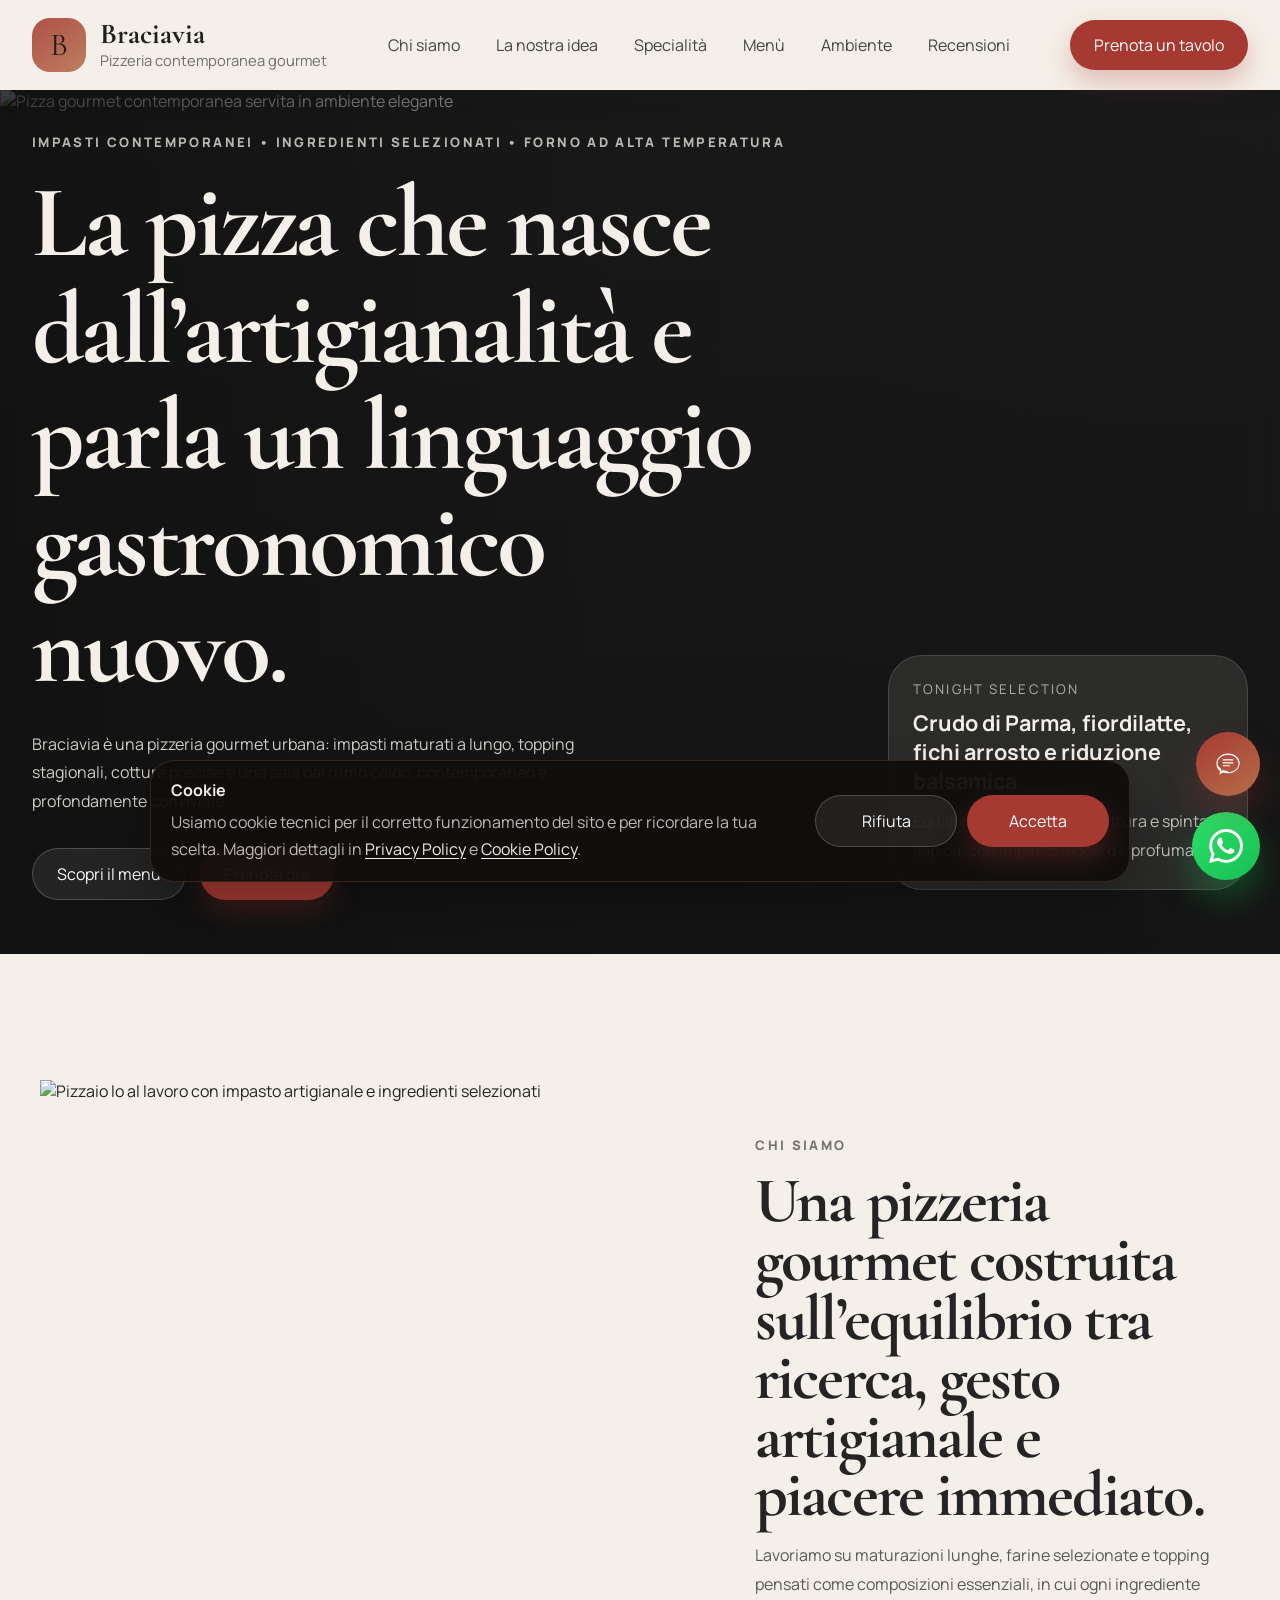
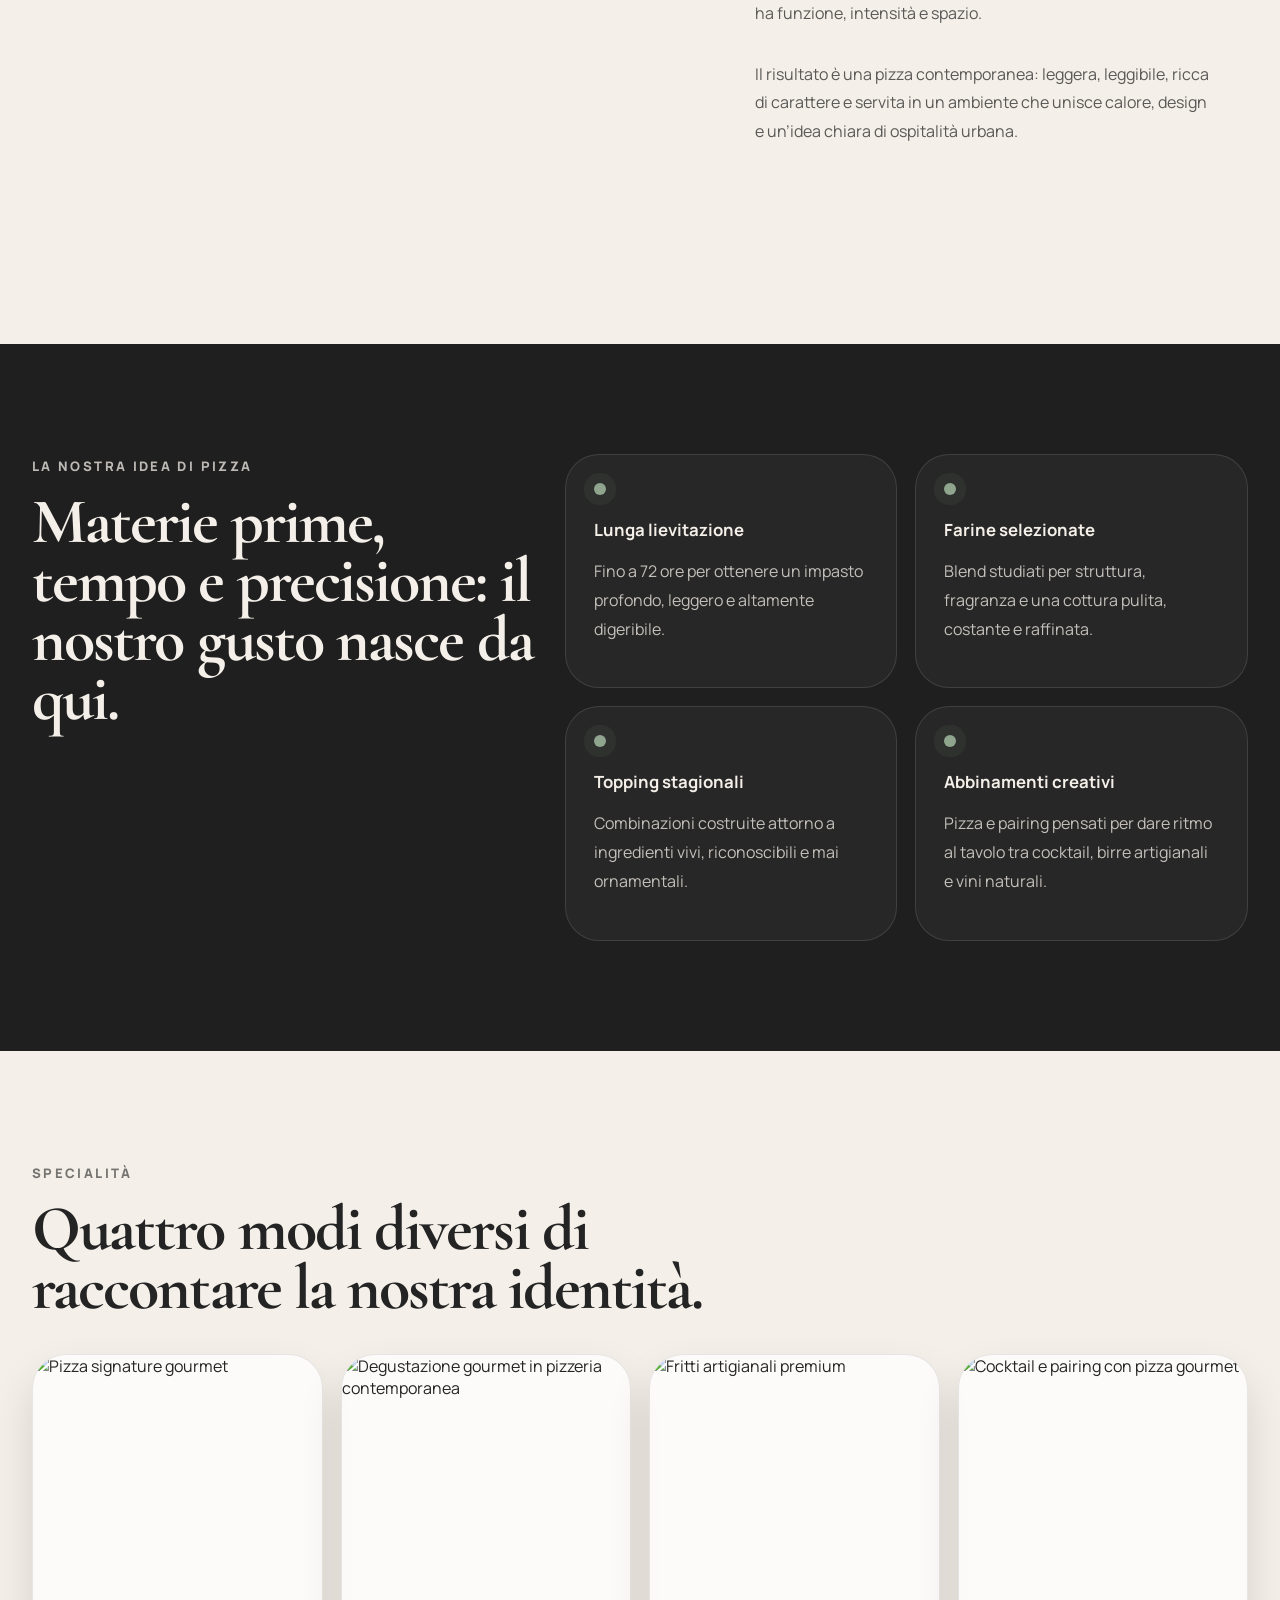
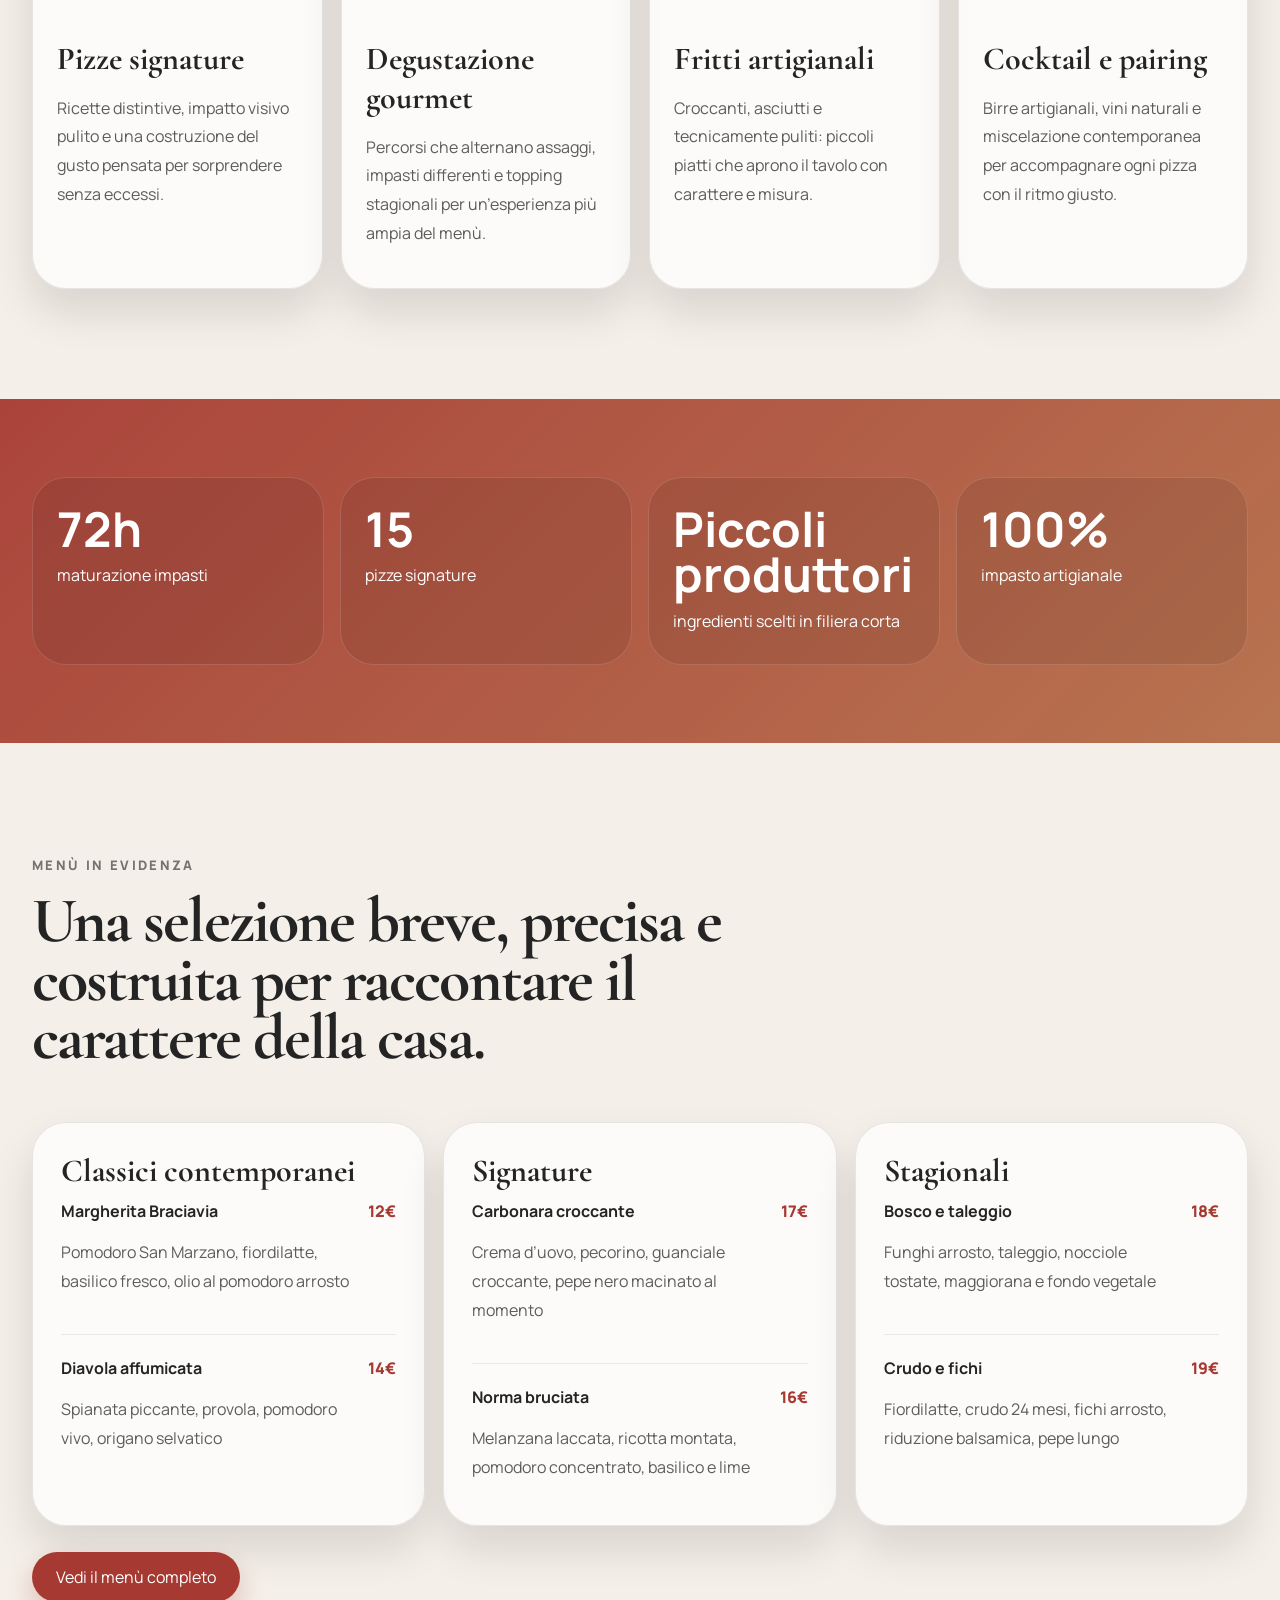
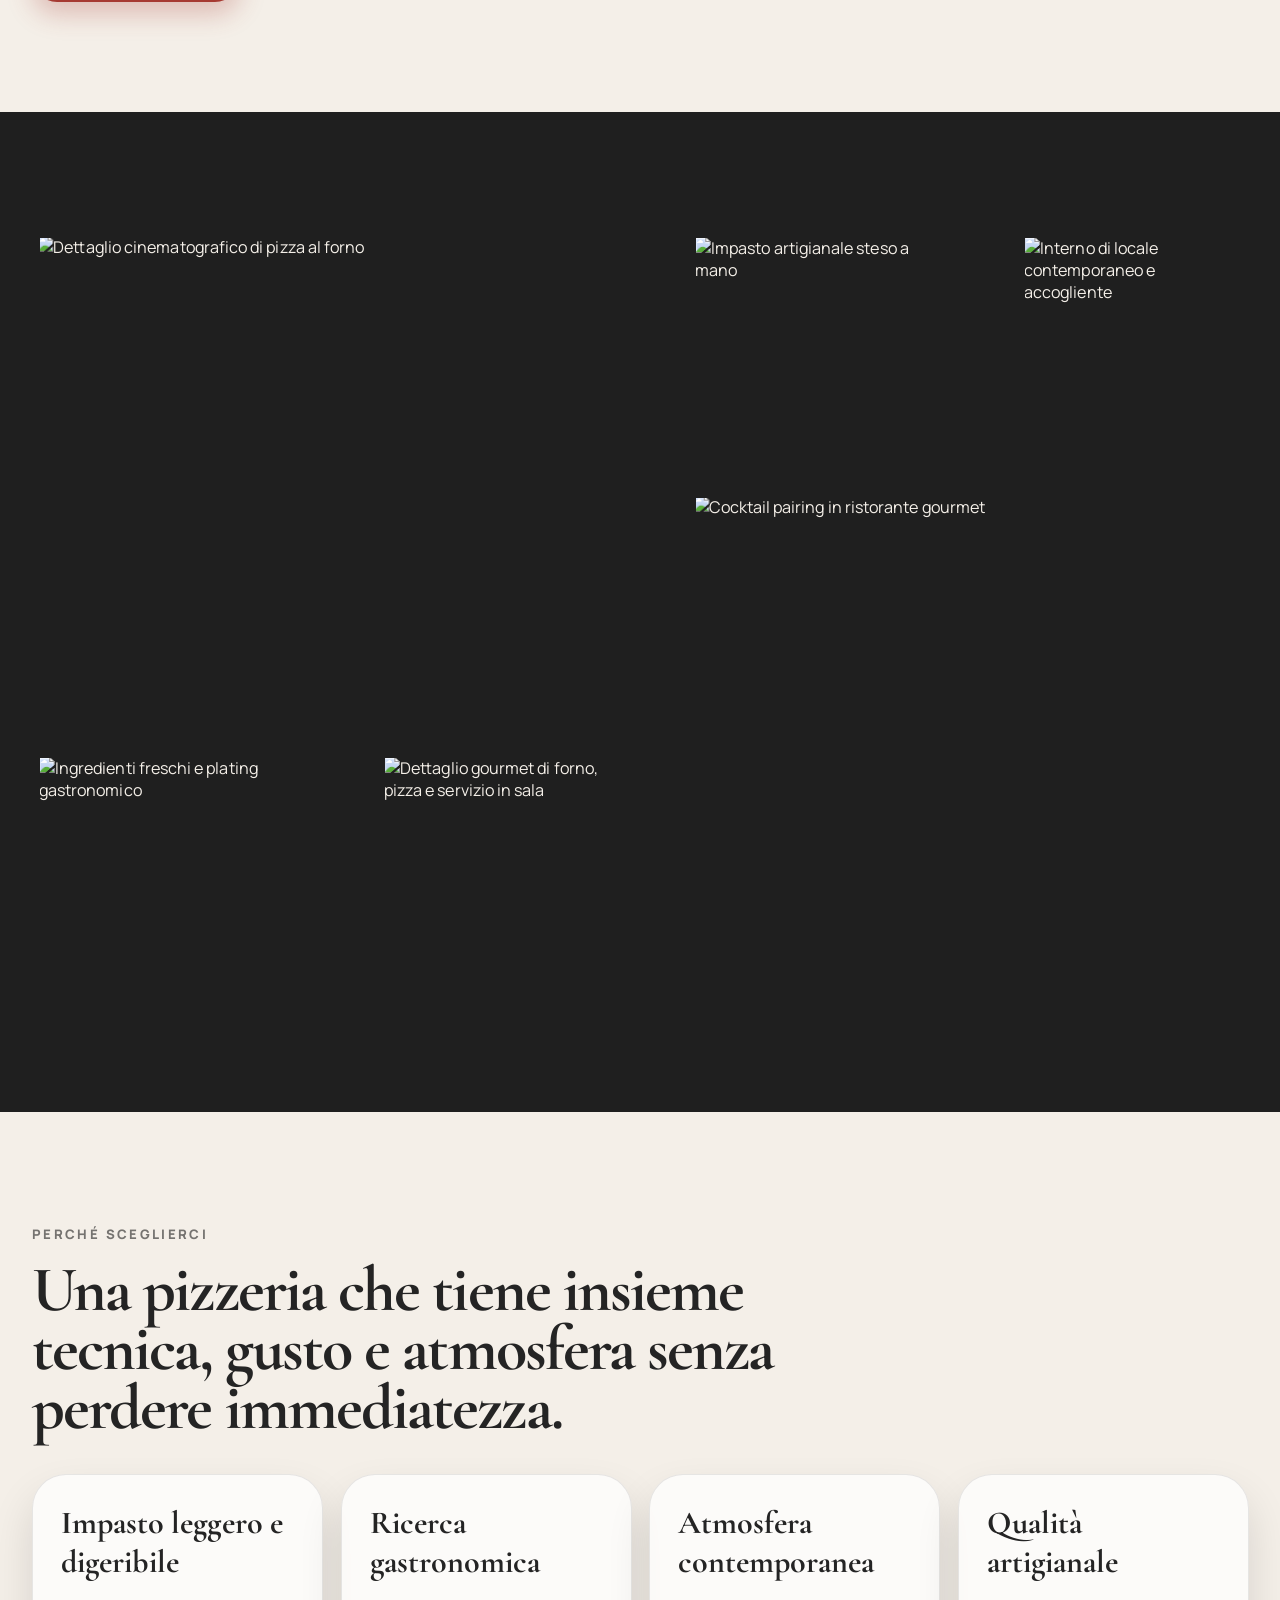
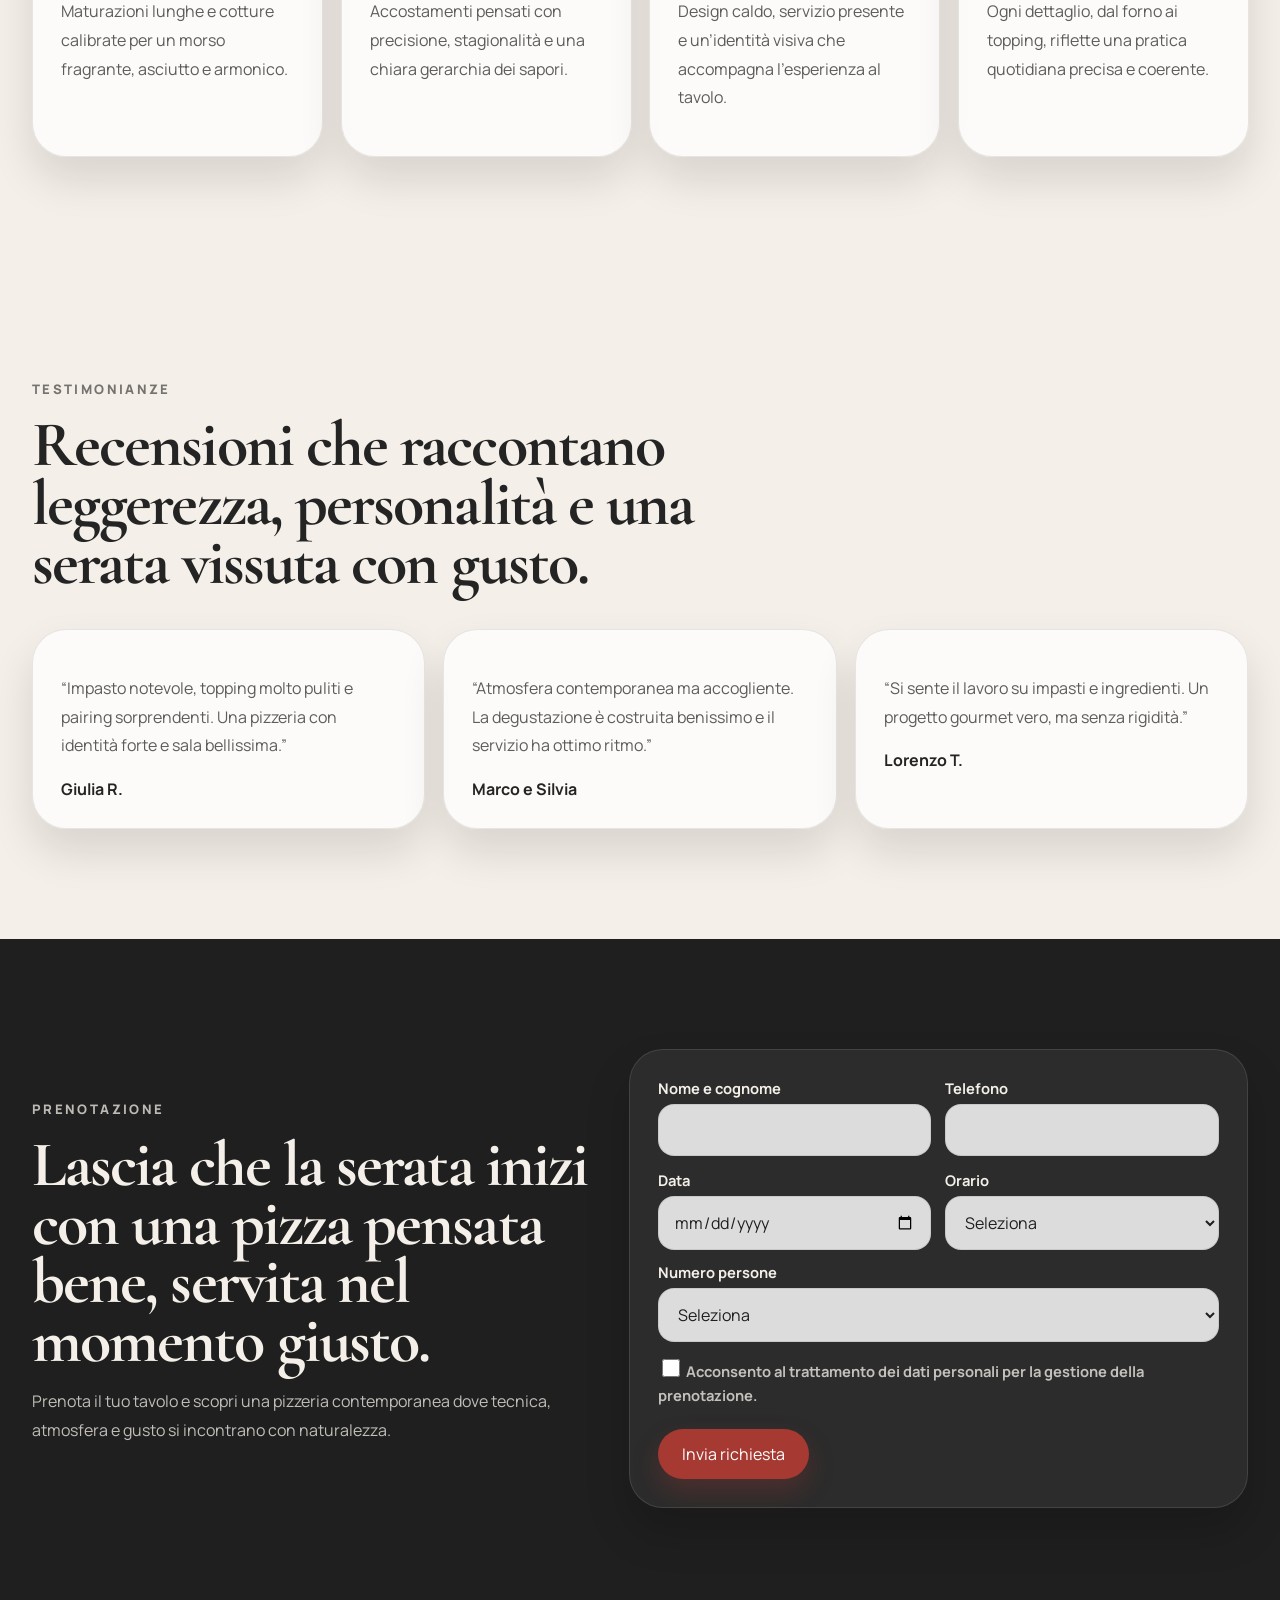
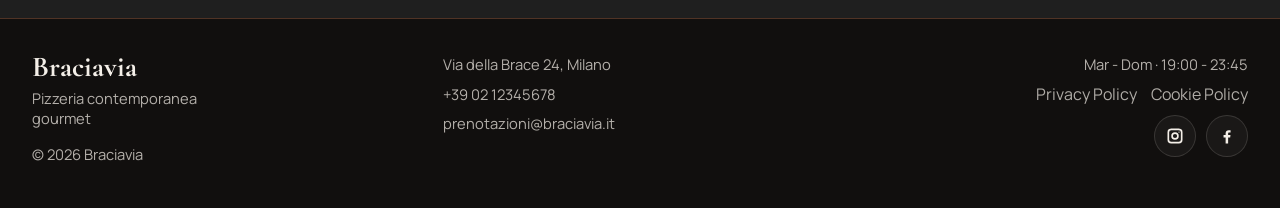
==== commit 87986814: "Add Braciavia chat widget with toggle and production webhook" ====
--- a/index.html
+++ b/index.html
@@ -15,7 +15,7 @@
       href="https://fonts.googleapis.com/css2?family=Cormorant+Garamond:wght@500;600;700&family=Manrope:wght@400;500;600;700;800&display=swap"
       rel="stylesheet"
     />
-    <link rel="stylesheet" href="styles.css" />
+    <link rel="stylesheet" href="styles.css?v=chat2" />
   </head>
   <body>
     <div class="page-accent accent-top"></div>
@@ -483,6 +483,39 @@
       </div>
     </footer>
 
+    <button class="braciavia-chat-launcher" id="braciaviaChatLauncher" type="button" aria-controls="braciavia-chat" aria-expanded="false" aria-label="Apri chat Braciavia">
+      <svg viewBox="0 0 24 24" aria-hidden="true">
+        <path d="M12 3C6.48 3 2 6.94 2 11.8c0 2.6 1.31 4.94 3.39 6.56L4.4 21l3.4-1.64c1.24.39 2.66.6 4.2.6 5.52 0 10-3.94 10-8.8S17.52 3 12 3Zm0 14.96c-1.36 0-2.63-.2-3.77-.59l-.42-.14-2 .96.59-1.67-.32-.28C4.22 14.64 3 13.3 3 11.8 3 7.5 7.03 4 12 4s9 3.5 9 7.8-4.03 7.16-9 7.16Zm-4.5-7.46h9v1h-9Zm0-2.5h9v1h-9Zm0 5h6v1h-6Z"/>
+      </svg>
+    </button>
+
+    <section class="braciavia-chat is-hidden" id="braciavia-chat" aria-label="Chat Braciavia" aria-hidden="true">
+      <div class="braciavia-chat__header">
+        <div class="braciavia-chat__header-copy">
+          <strong>Braciavia</strong>
+          <span>Assistenza prenotazioni e info</span>
+        </div>
+        <button class="braciavia-chat__close" id="braciaviaChatClose" type="button" aria-label="Minimizza chat" onclick="window.braciaviaCloseChat && window.braciaviaCloseChat(); return false;">−</button>
+      </div>
+      <div class="braciavia-chat__messages" id="braciaviaChatMessages">
+        <div class="braciavia-chat__message braciavia-chat__message--bot">Ciao e benvenuto da Braciavia.</div>
+        <div class="braciavia-chat__message braciavia-chat__message--bot">Posso aiutarti con menu, orari, contatti e prenotazioni.</div>
+      </div>
+      <form class="braciavia-chat__composer" id="braciaviaChatForm" action="javascript:void(0);">
+        <input
+          class="braciavia-chat__input"
+          id="braciaviaChatInput"
+          type="text"
+          name="message"
+          placeholder="Scrivi qui la tua richiesta..."
+          autocomplete="off"
+          required
+        />
+        <button class="braciavia-chat__send" id="braciaviaChatSend" type="button" aria-label="Invia messaggio" onclick="window.braciaviaSendChat && window.braciaviaSendChat(); return false;">Invia</button>
+      </form>
+      <div class="braciavia-chat__status" id="braciaviaChatStatus" aria-live="polite"></div>
+    </section>
+
     <div class="modal" id="menuModal" aria-hidden="true">
       <div class="modal-backdrop" data-close-menu="true"></div>
       <div class="modal-dialog modal-dialog-wide" role="dialog" aria-modal="true" aria-labelledby="menuModalTitle">
@@ -648,6 +681,6 @@
       </div>
     </div>
 
-    <script src="script.js"></script>
+    <script src="script.js?v=chat2"></script>
   </body>
 </html>
--- a/styles.css
+++ b/styles.css
@@ -1177,6 +1177,7 @@
 
   .about-grid,
   .idea-layout,
+  .booking-layout,
   .special-grid,
   .stats-grid,
   .menu-columns,
@@ -1324,3 +1325,241 @@
     width: 100%;
   }
 }
+
+.whatsapp-float {
+  position: fixed;
+  right: 20px;
+  bottom: 20px;
+  z-index: 80;
+  width: 68px;
+  height: 68px;
+  display: grid;
+  place-items: center;
+  border-radius: 999px;
+  background: linear-gradient(145deg, #2ee16a, #16bf53);
+  box-shadow: 0 18px 34px rgba(22, 191, 83, 0.3);
+  animation: whatsappPulse 2.2s ease-in-out infinite;
+}
+
+.braciavia-chat-launcher {
+  position: fixed;
+  right: 20px;
+  bottom: 104px;
+  z-index: 90;
+  width: 64px;
+  height: 64px;
+  border: 0;
+  border-radius: 999px;
+  padding: 0;
+  background: linear-gradient(145deg, #a63a32, #b56e4a);
+  color: #fff;
+  font-weight: 700;
+  cursor: pointer;
+  box-shadow: 0 18px 34px rgba(166, 58, 50, 0.28);
+  display: inline-flex;
+  align-items: center;
+  justify-content: center;
+}
+
+.braciavia-chat-launcher svg {
+  width: 28px;
+  height: 28px;
+  fill: currentColor;
+}
+
+.braciavia-chat {
+  position: fixed;
+  right: 20px;
+  bottom: 104px;
+  z-index: 90;
+  width: min(380px, calc(100vw - 28px));
+  height: min(620px, calc(100vh - 140px));
+  display: grid;
+  grid-template-rows: auto 1fr auto;
+  overflow: hidden;
+  border: 1px solid rgba(255, 255, 255, 0.76);
+  border-radius: 20px;
+  background: rgba(244, 239, 232, 0.94);
+  box-shadow: 0 24px 54px rgba(16, 16, 16, 0.22);
+  backdrop-filter: blur(18px);
+  pointer-events: auto;
+}
+
+.braciavia-chat.is-hidden {
+  display: none;
+}
+
+.braciavia-chat__header {
+  display: flex;
+  align-items: flex-start;
+  justify-content: space-between;
+  gap: 12px;
+  padding: 20px;
+  background: #161833;
+  color: #f4efe8;
+}
+
+.braciavia-chat__header-copy {
+  display: grid;
+  gap: 6px;
+  min-width: 0;
+  flex: 1 1 auto;
+}
+
+.braciavia-chat__header strong {
+  font-family: "Cormorant Garamond", serif;
+  font-size: 2.4rem;
+  line-height: 1;
+}
+
+.braciavia-chat__header span {
+  font-size: 1rem;
+  color: rgba(244, 239, 232, 0.85);
+}
+
+.braciavia-chat__close {
+  flex: 0 0 auto;
+  width: 38px;
+  height: 38px;
+  min-width: 38px;
+  padding: 0;
+  border: 1px solid rgba(244, 239, 232, 0.16);
+  border-radius: 999px;
+  background: rgba(255, 255, 255, 0.06);
+  color: #f4efe8;
+  font-size: 1.7rem;
+  line-height: 1;
+  cursor: pointer;
+  display: inline-flex;
+  align-items: center;
+  justify-content: center;
+  appearance: none;
+  -webkit-appearance: none;
+}
+
+.braciavia-chat__close:hover {
+  background: rgba(255, 255, 255, 0.12);
+}
+
+.braciavia-chat__messages {
+  display: grid;
+  align-content: start;
+  gap: 12px;
+  padding: 18px;
+  overflow-y: auto;
+}
+
+.braciavia-chat__message {
+  max-width: 86%;
+  padding: 14px 16px;
+  border-radius: 16px;
+  line-height: 1.5;
+  background: rgba(255, 255, 255, 0.9);
+  color: var(--text-dark);
+}
+
+.braciavia-chat__message--bot {
+  justify-self: start;
+}
+
+.braciavia-chat__message--user {
+  justify-self: end;
+  background: rgba(166, 58, 50, 0.14);
+}
+
+.braciavia-chat__composer {
+  position: relative;
+  z-index: 2;
+  display: grid;
+  grid-template-columns: minmax(0, 1fr) auto;
+  gap: 10px;
+  padding: 16px;
+  border-top: 1px solid rgba(31, 31, 31, 0.08);
+  background: rgba(244, 239, 232, 0.98);
+  pointer-events: auto;
+}
+
+.braciavia-chat__input {
+  position: relative;
+  z-index: 3;
+  min-width: 0;
+  padding: 14px 16px;
+  border: 1px solid rgba(31, 31, 31, 0.12);
+  border-radius: 14px;
+  background: #fff;
+  color: var(--text-dark);
+  pointer-events: auto;
+}
+
+.braciavia-chat__input:focus {
+  outline: 2px solid rgba(166, 58, 50, 0.24);
+  border-color: rgba(166, 58, 50, 0.4);
+}
+
+.braciavia-chat__send {
+  position: relative;
+  z-index: 3;
+  min-width: 82px;
+  min-height: 52px;
+  display: inline-flex;
+  align-items: center;
+  justify-content: center;
+  border: 0;
+  border-radius: 14px;
+  padding: 0 18px;
+  background: linear-gradient(145deg, #a63a32, #b56e4a);
+  color: #fff;
+  cursor: pointer;
+  appearance: none;
+  -webkit-appearance: none;
+  pointer-events: auto;
+}
+
+.braciavia-chat__status {
+  padding: 0 16px 14px;
+  font-size: 0.92rem;
+  color: rgba(31, 31, 31, 0.72);
+}
+
+.whatsapp-float svg {
+  width: 34px;
+  height: 34px;
+  fill: #fff;
+}
+
+.whatsapp-float:hover {
+  transform: translateY(-2px);
+}
+
+@keyframes whatsappPulse {
+  0%,
+  100% {
+    transform: scale(1);
+    box-shadow: 0 18px 34px rgba(22, 191, 83, 0.3);
+  }
+  50% {
+    transform: scale(1.06);
+    box-shadow: 0 24px 40px rgba(22, 191, 83, 0.4);
+  }
+}
+
+@media (max-width: 720px) {
+  .whatsapp-float {
+    right: 14px;
+    bottom: 14px;
+    width: 62px;
+    height: 62px;
+  }
+
+  .braciavia-chat-launcher {
+    right: 14px;
+    bottom: 88px;
+  }
+
+  .braciavia-chat {
+    right: 14px;
+    bottom: 88px;
+    width: calc(100vw - 28px);
+    height: min(560px, calc(100vh - 120px));
+  }
+}
